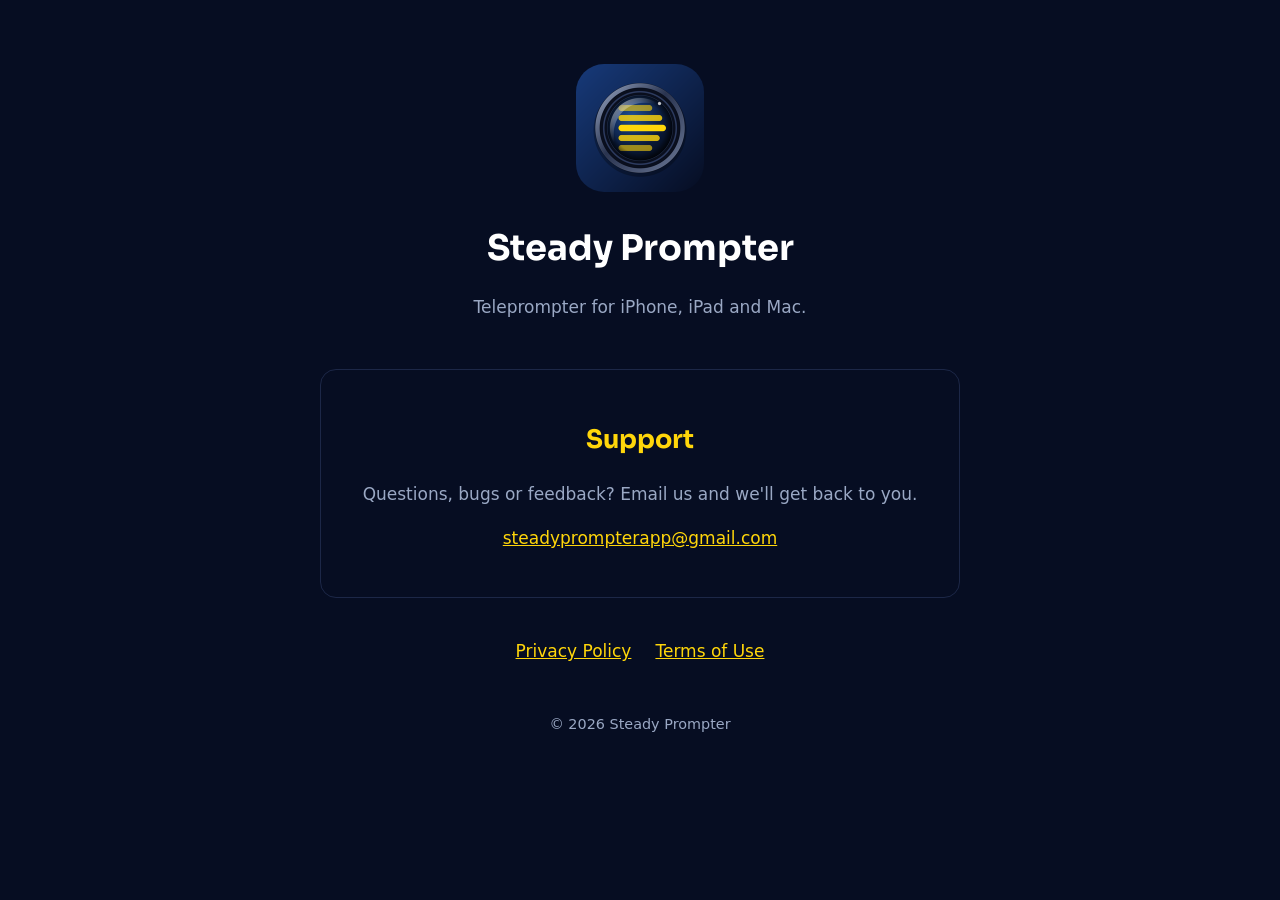
==== index.html @ 3aba42de "Steady Prompter support page" ====
<!doctype html><html lang="en"><head><meta charset="utf-8"><meta name="viewport" content="width=device-width,initial-scale=1">
<title>Steady Prompter – Support</title><meta name="description" content="Teleprompter for iPhone, iPad and Mac.">
<link rel="icon" href="icon.png"><link href="https://fonts.googleapis.com/css2?family=Sora:wght@600;700&display=swap" rel="stylesheet">
<style>body{margin:0;background:#060D22;color:#9AA8C4;font:17px/1.6 system-ui,-apple-system,sans-serif}main{max-width:640px;margin:0 auto;padding:64px 24px;text-align:center}
img{width:128px;height:128px;border-radius:28px}h1,h2{font-family:Sora,system-ui,sans-serif;color:#fff}h1{font-size:2.2rem;margin:20px 0 4px}h2{color:#FFD60A}
section{margin-top:48px;padding:28px;border:1px solid #1c2747;border-radius:16px}a{color:#FFD60A}nav{margin-top:40px}nav a{margin:0 12px}footer{margin-top:48px;font-size:.9rem}</style></head>
<body><main><img src="icon.png" alt="Steady Prompter app icon"><h1>Steady Prompter</h1><p>Teleprompter for iPhone, iPad and Mac.</p>
<section id="support"><h2>Support</h2><p>Questions, bugs or feedback? Email us and we'll get back to you.</p><p><a href="mailto:steadyprompterapp@gmail.com">steadyprompterapp@gmail.com</a></p></section>
<nav><a href="https://j78fn4wwrs-bit.github.io/app-legal/steady-prompter/privacy-policy.html">Privacy Policy</a><a href="https://j78fn4wwrs-bit.github.io/app-legal/steady-prompter/terms-of-use.html">Terms of Use</a></nav>
<footer>© 2026 Steady Prompter</footer></main></body></html>
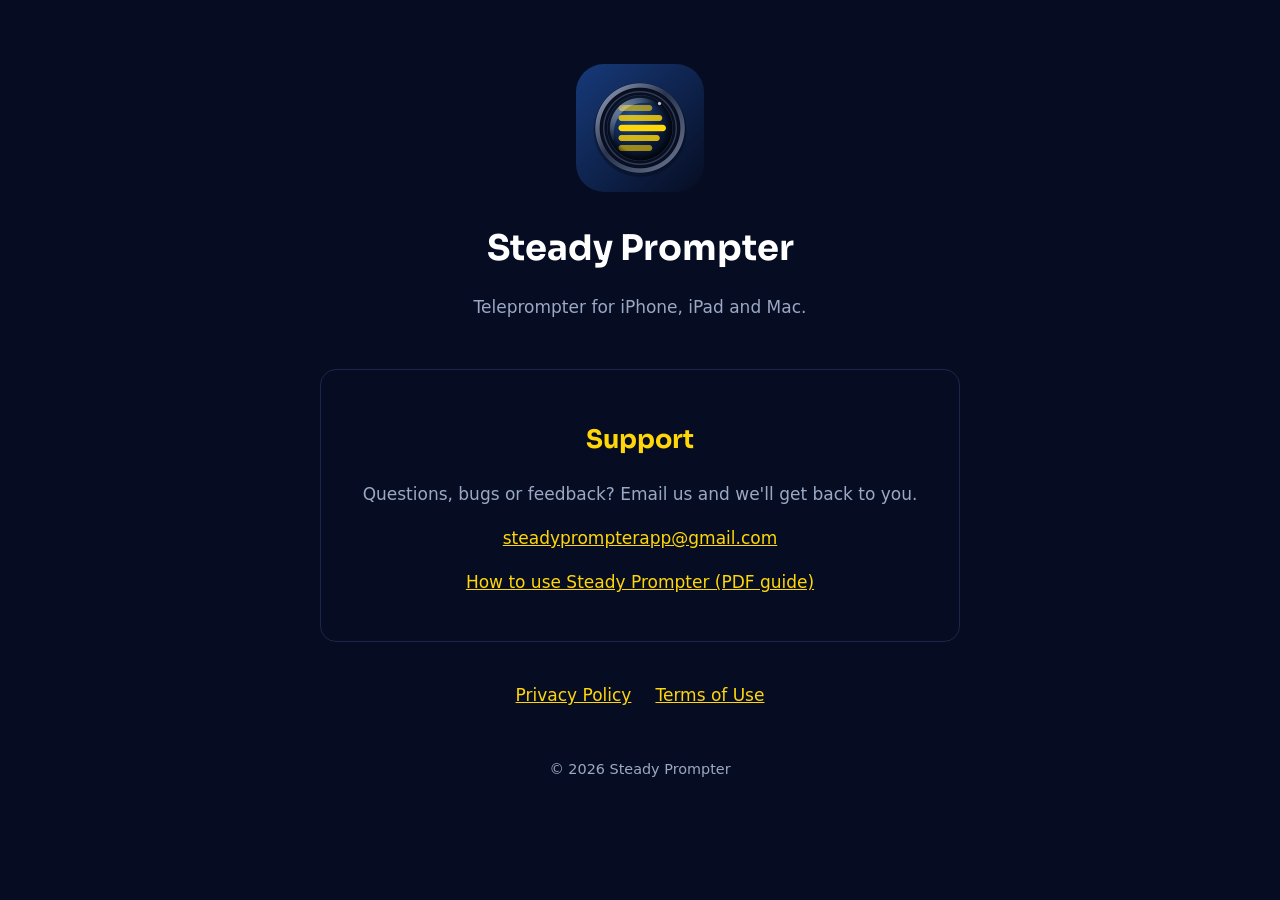
==== commit cd05fef9: "Add Steady Prompter how-to guide (v6) and link from support page" ====
--- a/index.html
+++ b/index.html
@@ -5,6 +5,6 @@
 img{width:128px;height:128px;border-radius:28px}h1,h2{font-family:Sora,system-ui,sans-serif;color:#fff}h1{font-size:2.2rem;margin:20px 0 4px}h2{color:#FFD60A}
 section{margin-top:48px;padding:28px;border:1px solid #1c2747;border-radius:16px}a{color:#FFD60A}nav{margin-top:40px}nav a{margin:0 12px}footer{margin-top:48px;font-size:.9rem}</style></head>
 <body><main><img src="icon.png" alt="Steady Prompter app icon"><h1>Steady Prompter</h1><p>Teleprompter for iPhone, iPad and Mac.</p>
-<section id="support"><h2>Support</h2><p>Questions, bugs or feedback? Email us and we'll get back to you.</p><p><a href="mailto:steadyprompterapp@gmail.com">steadyprompterapp@gmail.com</a></p></section>
+<section id="support"><h2>Support</h2><p>Questions, bugs or feedback? Email us and we'll get back to you.</p><p><a href="mailto:steadyprompterapp@gmail.com">steadyprompterapp@gmail.com</a></p><p><a href="guide/steady-prompter-how-to-guide.pdf">How to use Steady Prompter (PDF guide)</a></p></section>
 <nav><a href="https://j78fn4wwrs-bit.github.io/app-legal/steady-prompter/privacy-policy.html">Privacy Policy</a><a href="https://j78fn4wwrs-bit.github.io/app-legal/steady-prompter/terms-of-use.html">Terms of Use</a></nav>
 <footer>© 2026 Steady Prompter</footer></main></body></html>
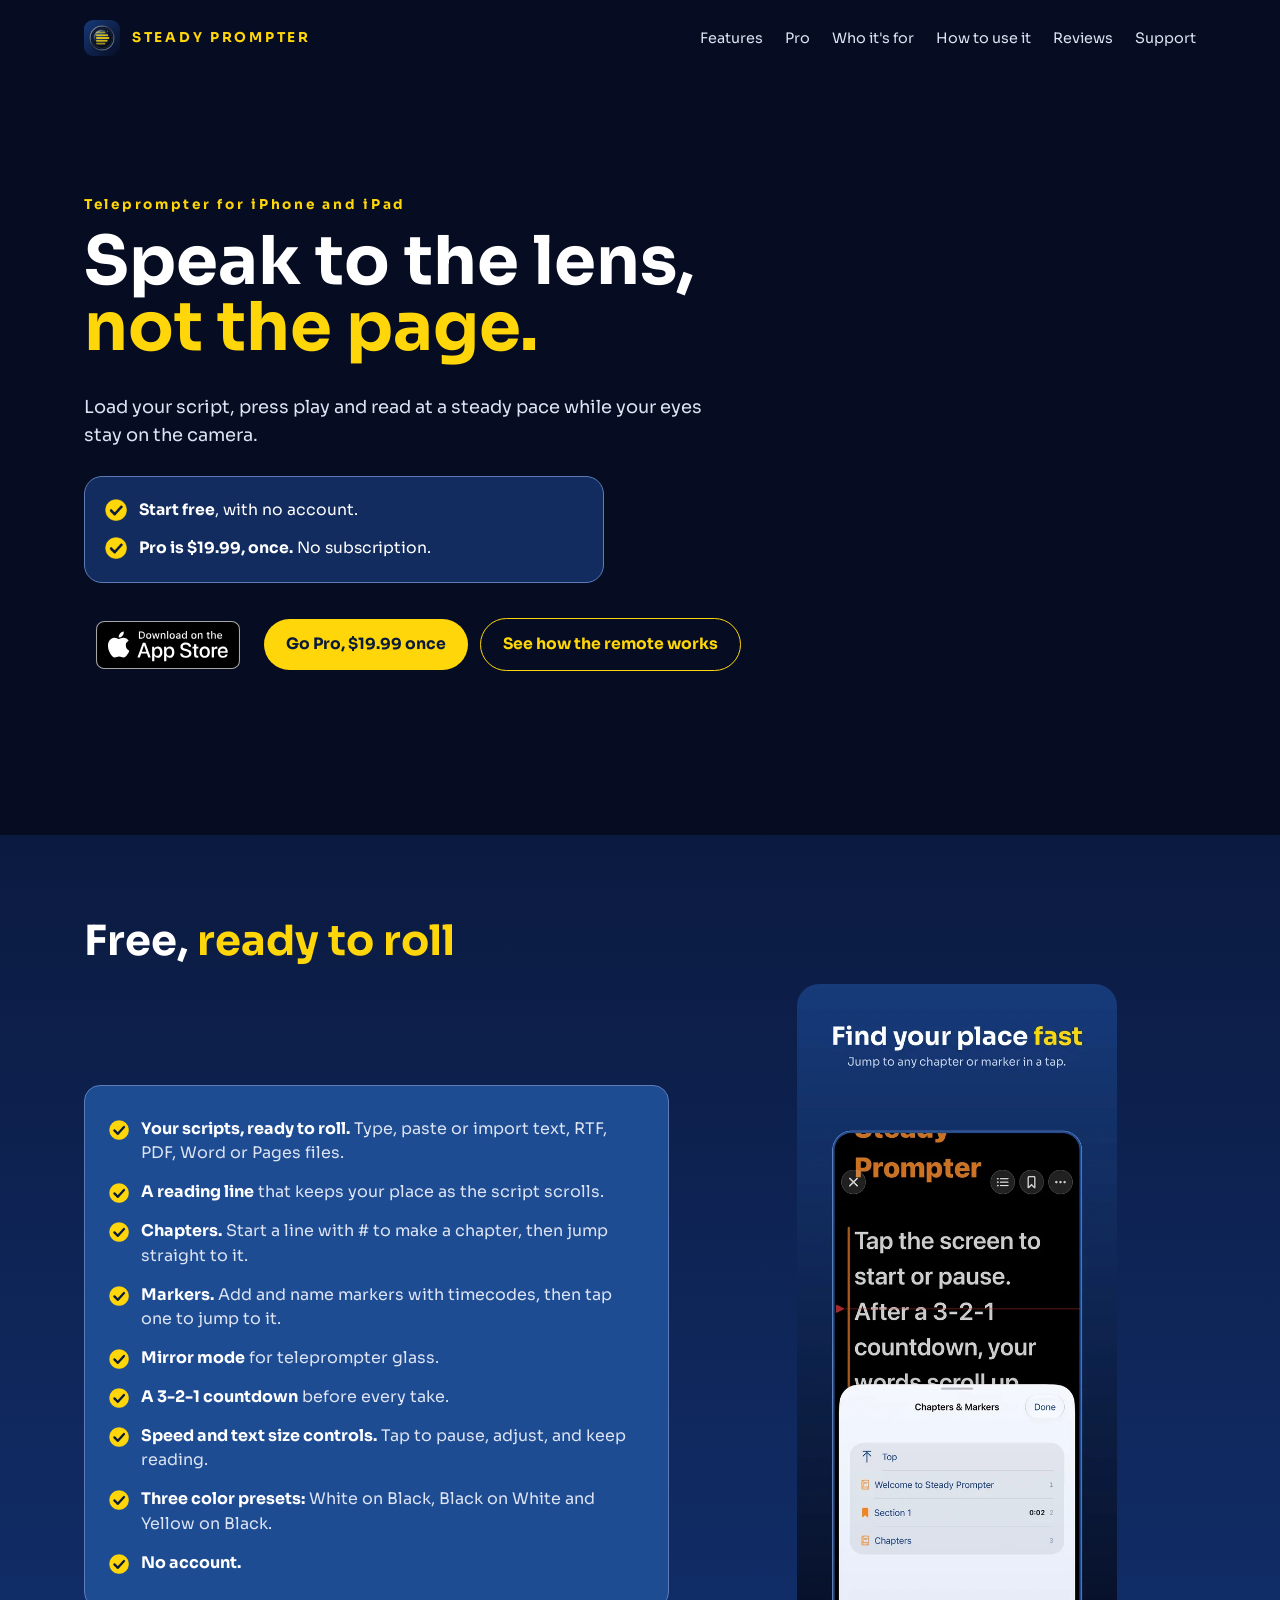
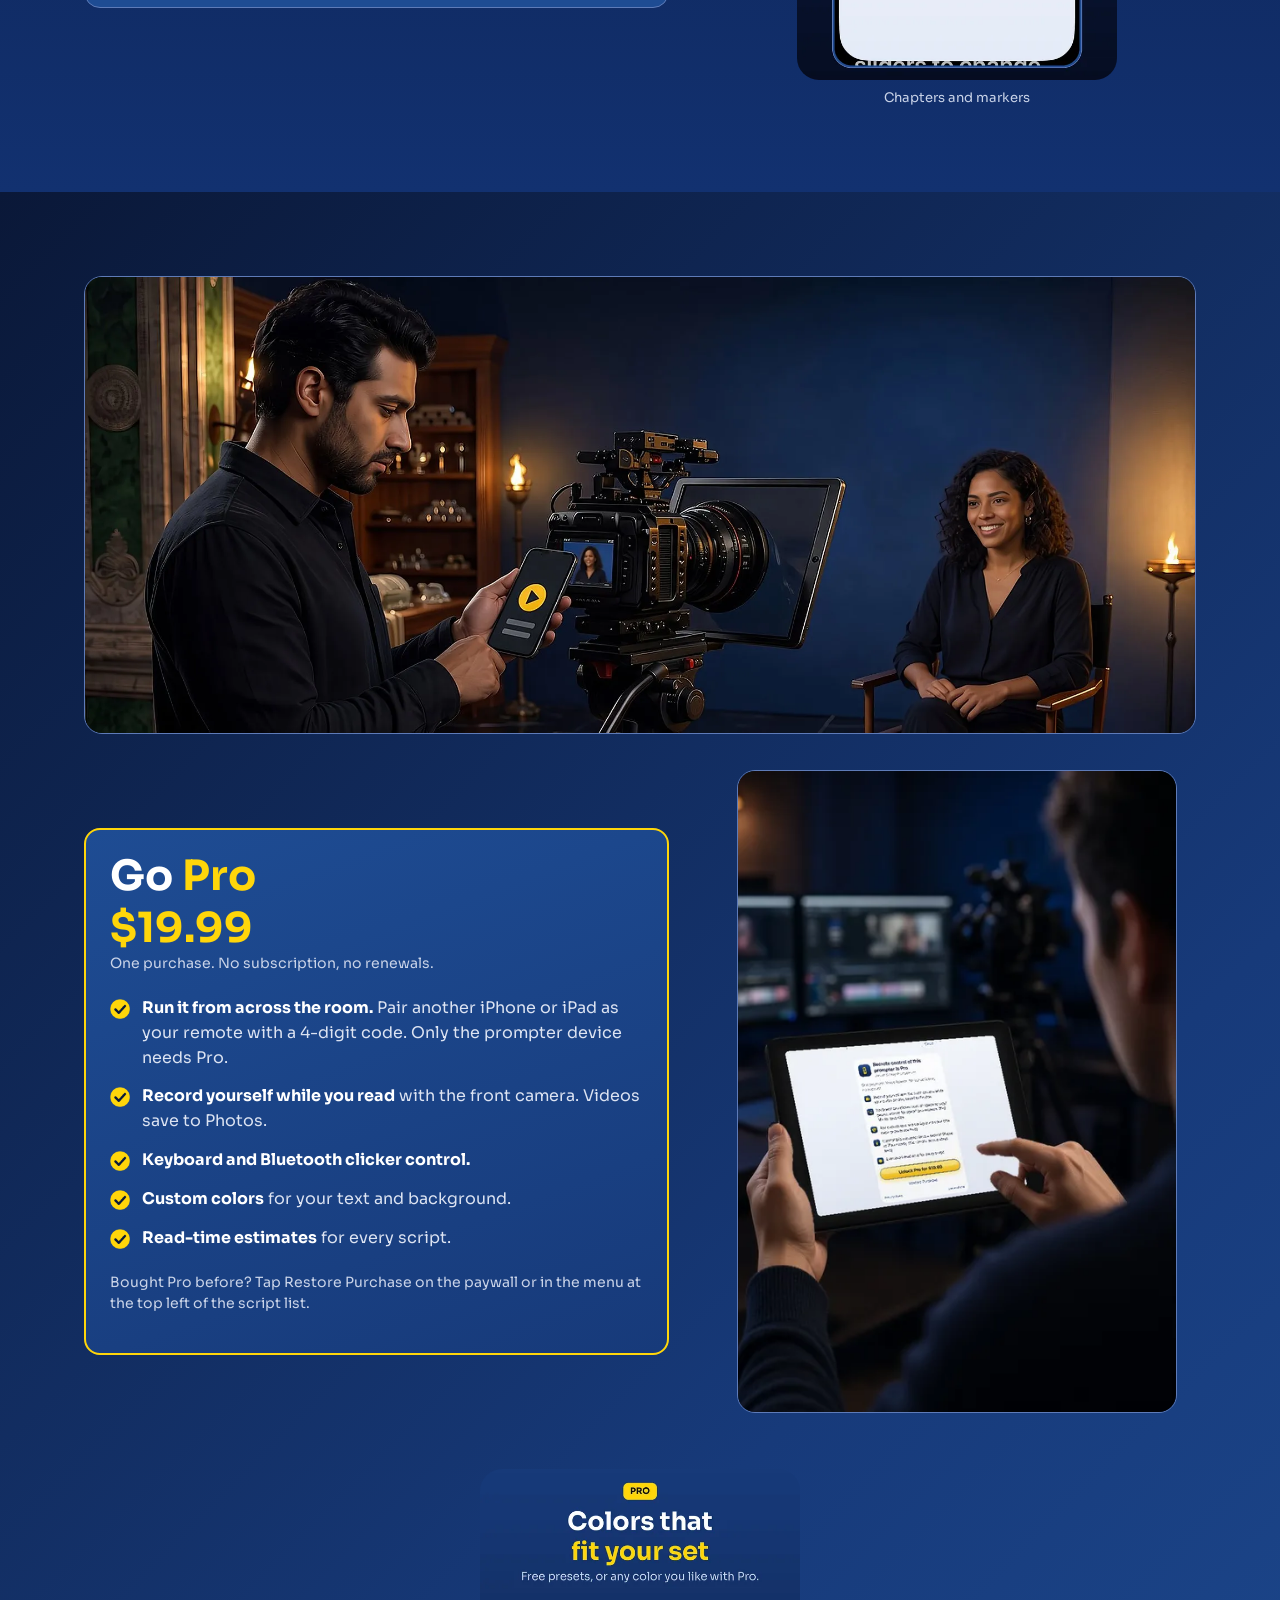
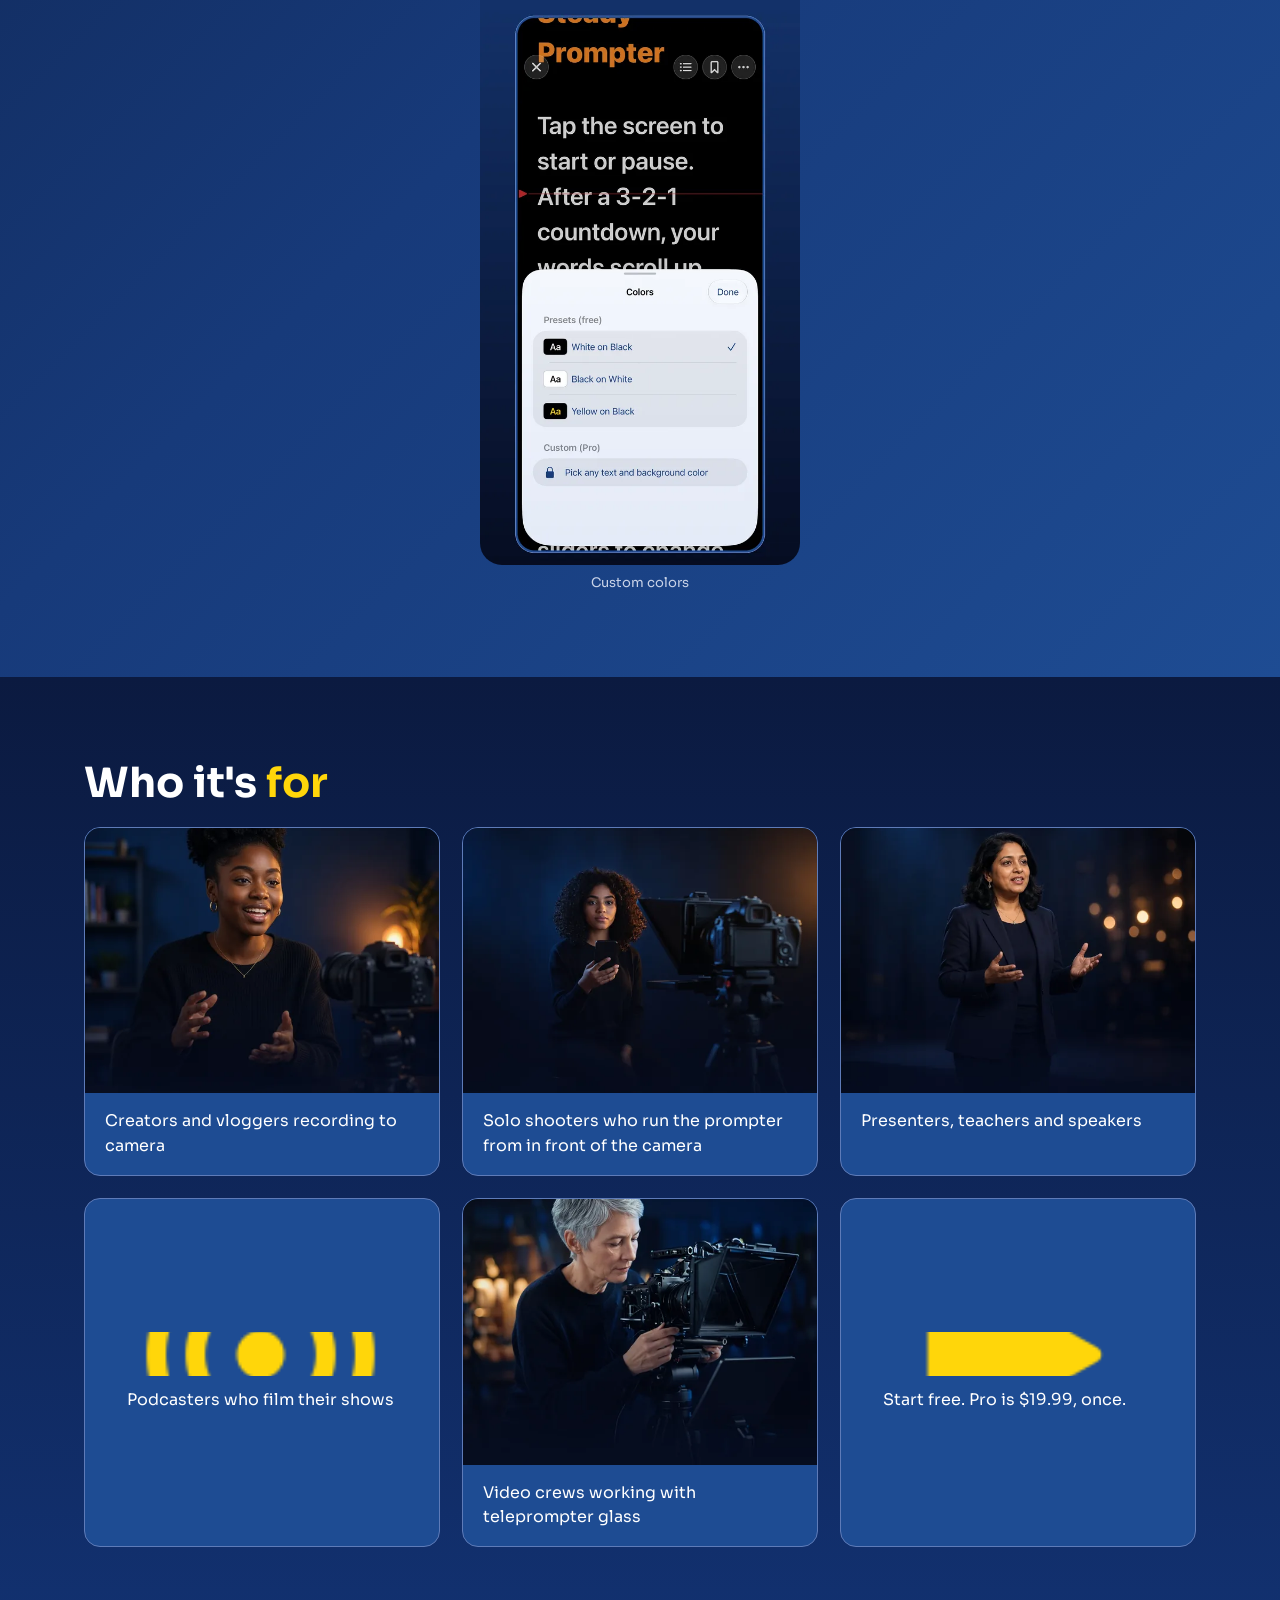
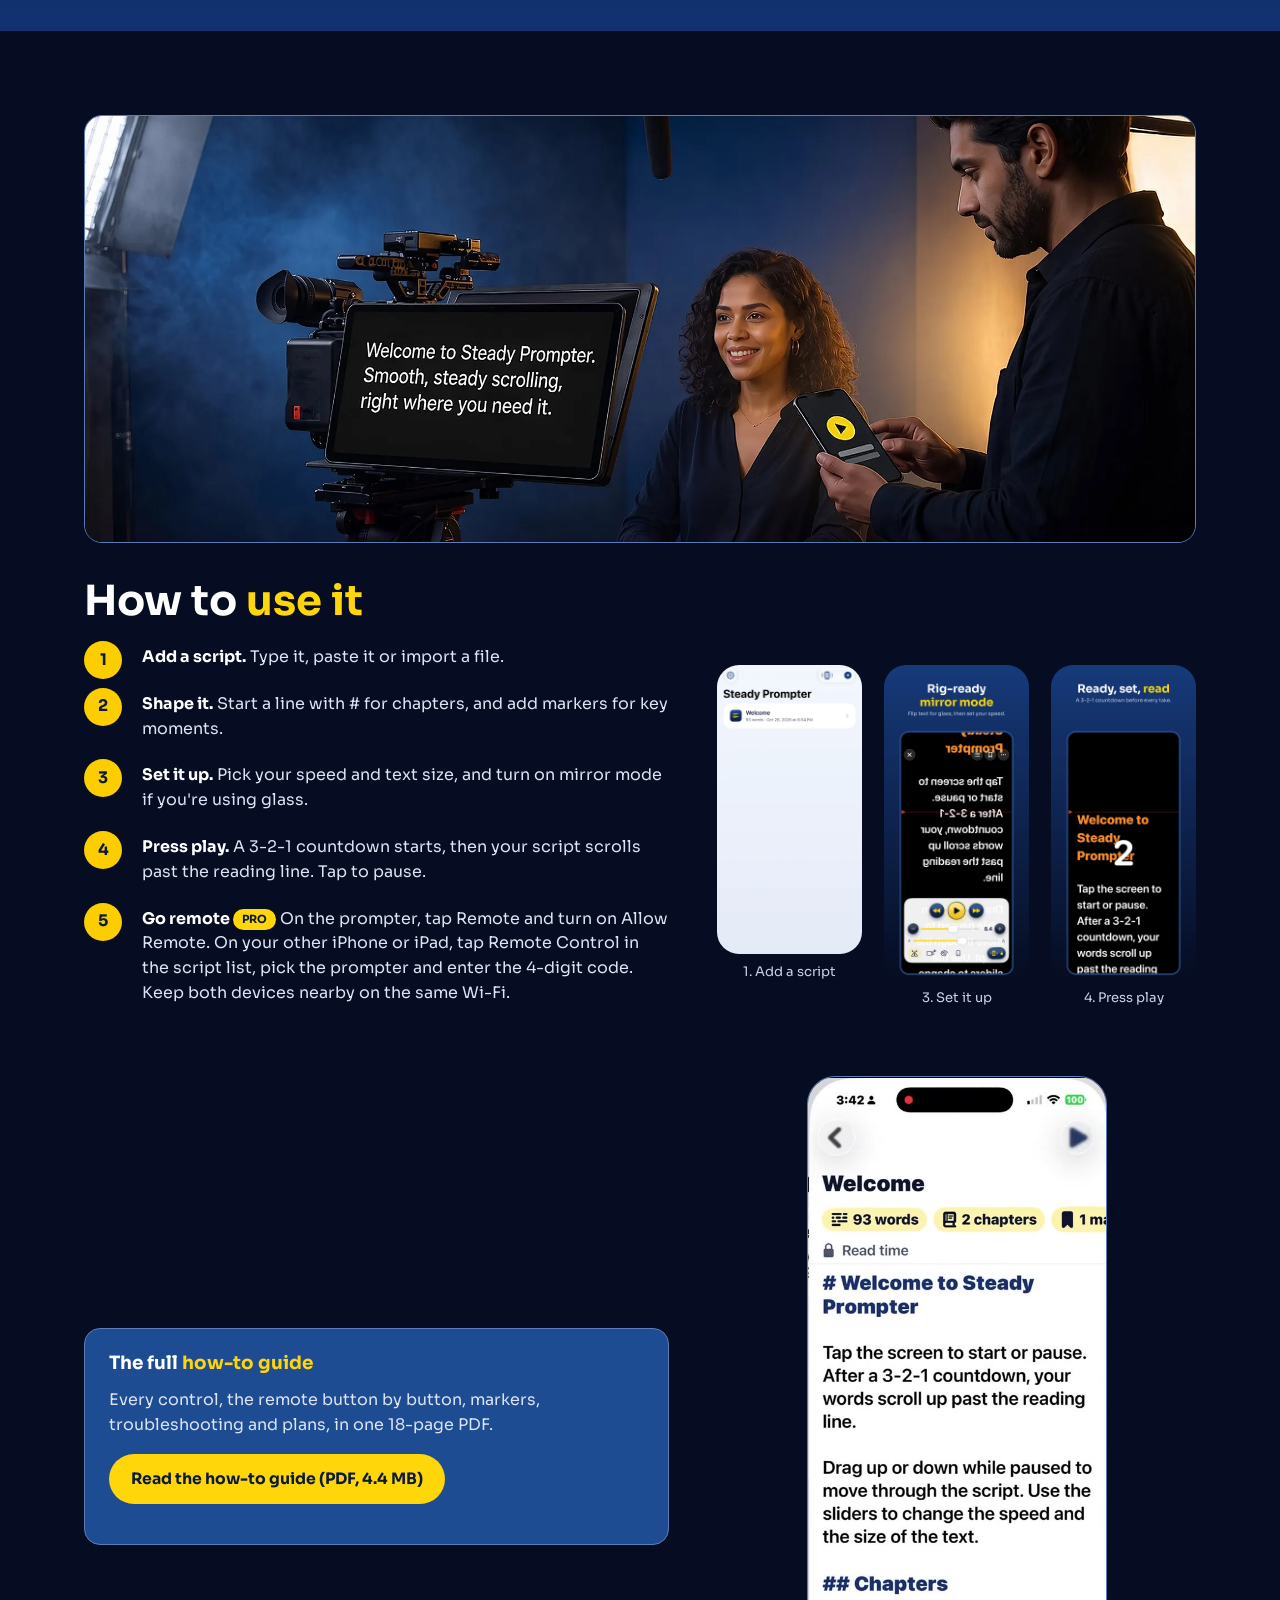
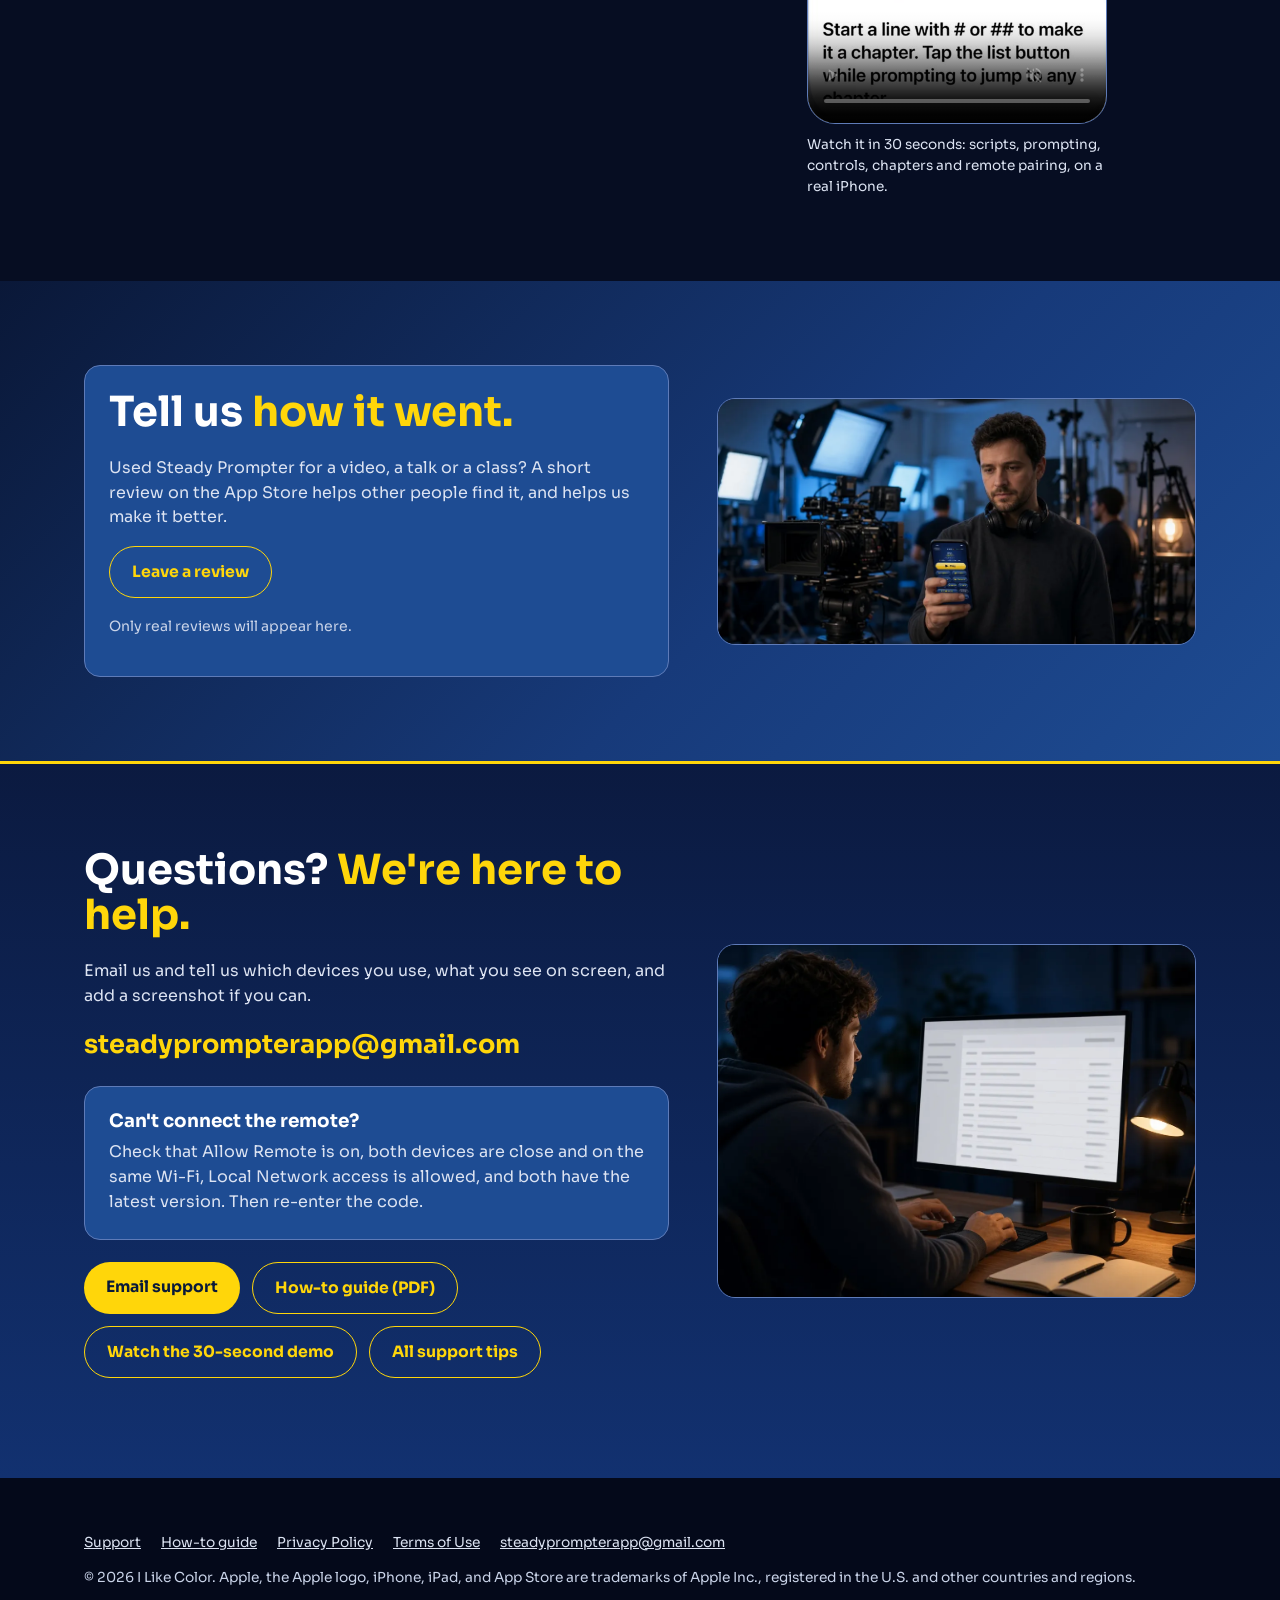
==== commit 9bb62e48: "Launch full Steady Prompter site (PERB-26-001.05): App Store badge, features, Pro, how-to, support p" ====
--- a/index.html
+++ b/index.html
@@ -1,10 +1,78 @@
 <!doctype html><html lang="en"><head><meta charset="utf-8"><meta name="viewport" content="width=device-width,initial-scale=1">
-<title>Steady Prompter – Support</title><meta name="description" content="Teleprompter for iPhone, iPad and Mac.">
-<link rel="icon" href="icon.png"><link href="https://fonts.googleapis.com/css2?family=Sora:wght@600;700&display=swap" rel="stylesheet">
-<style>body{margin:0;background:#060D22;color:#9AA8C4;font:17px/1.6 system-ui,-apple-system,sans-serif}main{max-width:640px;margin:0 auto;padding:64px 24px;text-align:center}
-img{width:128px;height:128px;border-radius:28px}h1,h2{font-family:Sora,system-ui,sans-serif;color:#fff}h1{font-size:2.2rem;margin:20px 0 4px}h2{color:#FFD60A}
-section{margin-top:48px;padding:28px;border:1px solid #1c2747;border-radius:16px}a{color:#FFD60A}nav{margin-top:40px}nav a{margin:0 12px}footer{margin-top:48px;font-size:.9rem}</style></head>
-<body><main><img src="icon.png" alt="Steady Prompter app icon"><h1>Steady Prompter</h1><p>Teleprompter for iPhone, iPad and Mac.</p>
-<section id="support"><h2>Support</h2><p>Questions, bugs or feedback? Email us and we'll get back to you.</p><p><a href="mailto:steadyprompterapp@gmail.com">steadyprompterapp@gmail.com</a></p><p><a href="guide/steady-prompter-how-to-guide.pdf">How to use Steady Prompter (PDF guide)</a></p></section>
-<nav><a href="https://j78fn4wwrs-bit.github.io/app-legal/steady-prompter/privacy-policy.html">Privacy Policy</a><a href="https://j78fn4wwrs-bit.github.io/app-legal/steady-prompter/terms-of-use.html">Terms of Use</a></nav>
-<footer>© 2026 Steady Prompter</footer></main></body></html>
+<title>Steady Prompter: Teleprompter for iPhone and iPad</title>
+<meta name="description" content="Speak to the lens, not the page. Load your script, press play and read at a steady pace while your eyes stay on the camera. Pro is $19.99, once.">
+<link rel="icon" href="assets/g/app_icon_1024.jpg"><link rel="preload" href="fonts/Sora-VariableFont_wght.ttf" as="font" type="font/ttf" crossorigin><link rel="stylesheet" href="css/style.css"></head>
+<body data-launch-state="post"><!-- Launched Nov 15, 2026: data-launch-state="post"; CSS hides "Coming soon" and shows the official App Store badge linked to the live listing. --><a class="skip" href="#main">Skip to content</a>
+<header class="top"><div class="wrap"><img src="assets/g/app_icon_1024.jpg" alt="" width="36" height="36"><span class="mark">STEADY PROMPTER</span>
+<nav aria-label="Sections"><a href="#features">Features</a><a href="#pro">Pro</a><a href="#who">Who it's for</a><a href="#how">How to use it</a><a href="#reviews">Reviews</a><a href="support/">Support</a></nav></div></header>
+<main id="main">
+<section class="hero" aria-labelledby="h1"><picture><source media="(max-width:600px)" srcset="assets/g/cover_set_photo_v2_1000.webp" type="image/webp"><source srcset="assets/g/cover_set_photo_v2_1000.webp 1000w, assets/g/cover_set_photo_v2.webp 2000w" sizes="100vw" type="image/webp"><img src="assets/g/cover_set_photo_v2.jpg" alt="On set, a crew member runs the prompter from a phone while a presenter reads to the camera" width="2000" height="1125" fetchpriority="high"></picture>
+<div class="wrap"><div class="hero-in"><div class="mark" style="margin-bottom:14px">Teleprompter for iPhone and iPad</div>
+<h1 id="h1">Speak to the lens,<br><span class="y">not the page.</span></h1>
+<p class="lead">Load your script, press play and read at a steady pace while your eyes stay on the camera.</p>
+<ul class="checklist"><li><img src="assets/g/check_y.png" alt=""><span><strong>Start free</strong>, with no account.</span></li>
+<li><img src="assets/g/check_y.png" alt=""><span><strong>Pro is $19.99, once.</strong> No subscription.</span></li></ul>
+<div class="cta"><span class="soon" role="note" data-launch="pre">Coming soon to the App Store</span><a class="app-store-badge" data-launch="post" href="https://apps.apple.com/app/steady-prompter/id6827317251"><img src="assets/g/app-store-badge-black.svg" alt="Download on the App Store" width="144" height="48"></a><a class="btn btn-y" href="#pro">Go Pro, $19.99 once</a><a class="btn btn-o" href="#how">See how the remote works</a></div></div></div></section>
+
+<section id="features" class="alt"><div class="wrap"><h2>Free, <span class="y">ready to roll</span></h2>
+<div class="split"><div class="card"><ul class="tick">
+<li><strong>Your scripts, ready to roll.</strong> Type, paste or import text, RTF, PDF, Word or Pages files.</li>
+<li><strong>A reading line</strong> that keeps your place as the script scrolls.</li>
+<li><strong>Chapters.</strong> Start a line with # to make a chapter, then jump straight to it.</li>
+<li><strong>Markers.</strong> Add and name markers with timecodes, then tap one to jump to it.</li>
+<li><strong>Mirror mode</strong> for teleprompter glass.</li>
+<li><strong>A 3-2-1 countdown</strong> before every take.</li>
+<li><strong>Speed and text size controls.</strong> Tap to pause, adjust, and keep reading.</li>
+<li><strong>Three color presets:</strong> White on Black, Black on White and Yellow on Black.</li>
+<li><strong>No account.</strong></li></ul></div>
+<figure class="shot narrow"><picture><source srcset="assets/shots/iphone_06_chapters.webp" type="image/webp"><img src="assets/shots/iphone_06_chapters.jpg" alt="Chapters and markers in a script on iPhone" width="600" height="1304" loading="lazy" decoding="async"></picture><figcaption>Chapters and markers</figcaption></figure></div></div></section>
+
+<section id="pro" class="band"><div class="wrap"><figure class="wide-photo"><picture><source srcset="assets/g/scene_remote_wide_v2_1000.webp 1000w, assets/g/scene_remote_wide_v2.webp 2000w" sizes="(min-width:1160px) 1112px, 100vw" type="image/webp"><img src="assets/g/scene_remote_wide_v2.jpg" alt="A crew member runs the prompter from across the room while the presenter reads" width="2000" height="822" loading="lazy" decoding="async"></picture></figure>
+<div class="split"><div class="card pro"><h2 style="margin-bottom:.2em">Go <span class="y">Pro</span></h2><!-- Verified Nov 15, 2026: App Store "In-App Purchases" lists Steady Prompter Pro at $19.99 (US). --><div class="price">$19.99</div><p class="small" style="margin-top:0">One purchase. No subscription, no renewals.</p><ul class="tick">
+<li><strong>Run it from across the room.</strong> Pair another iPhone or iPad as your remote with a 4-digit code. Only the prompter device needs Pro.</li>
+<li><strong>Record yourself while you read</strong> with the front camera. Videos save to Photos.</li>
+<li><strong>Keyboard and Bluetooth clicker control.</strong></li>
+<li><strong>Custom colors</strong> for your text and background.</li>
+<li><strong>Read-time estimates</strong> for every script.</li></ul>
+<p class="small">Bought Pro before? Tap Restore Purchase on the paywall or in the menu at the top left of the script list.</p></div>
+<figure class="wide-photo" style="margin:0;max-width:440px;justify-self:center"><picture><source srcset="assets/g/scene_upgrade_pro_tablet_v2_500.webp 500w, assets/g/scene_upgrade_pro_tablet_v2.webp 787w" sizes="(min-width:900px) 440px, 90vw" type="image/webp"><img src="assets/g/scene_upgrade_pro_tablet_v2.jpg" alt="Steady Prompter Pro upgrade screen on a tablet" width="787" height="1152" loading="lazy" decoding="async"></picture></figure></div>
+<div style="margin-top:56px"><figure class="shot narrow"><picture><source srcset="assets/shots/iphone_05_colors.webp" type="image/webp"><img src="assets/shots/iphone_05_colors.jpg" alt="Choosing text and background colors on iPhone" width="600" height="1304" loading="lazy" decoding="async"></picture><figcaption>Custom colors</figcaption></figure></div></div></section>
+
+<section id="who" class="alt"><div class="wrap"><h2>Who it's <span class="y">for</span></h2><ul class="aud" style="list-style:none;margin:0;padding:0">
+<li class="card"><img src="assets/personas/01_creators_600.webp" srcset="assets/personas/01_creators_600.webp 600w, assets/personas/01_creators.webp 1200w" sizes="(min-width:900px) 360px, (min-width:600px) 45vw, 92vw" width="600" height="600" alt="A young creator talks to a camera on a tripod in a home studio" loading="lazy" decoding="async"><div>Creators and vloggers recording to camera</div></li>
+<li class="card"><img src="assets/personas/04_solo_shooters_600.webp" srcset="assets/personas/04_solo_shooters_600.webp 600w, assets/personas/04_solo_shooters.webp 1200w" sizes="(min-width:900px) 360px, (min-width:600px) 45vw, 92vw" width="600" height="600" alt="A young man holds a phone while standing behind his camera on a tripod" loading="lazy" decoding="async"><div>Solo shooters who run the prompter from in front of the camera</div></li>
+<li class="card"><img src="assets/personas/03_speakers_600.webp" srcset="assets/personas/03_speakers_600.webp 600w, assets/personas/03_speakers.webp 1200w" sizes="(min-width:900px) 360px, (min-width:600px) 45vw, 92vw" width="600" height="600" alt="A presenter in a blazer rehearses a talk on a dark stage" loading="lazy" decoding="async"><div>Presenters, teachers and speakers</div></li>
+<li class="card txt"><div><img class="icon" src="assets/g/g3_Glyph_dotwaves_y.png" alt="" width="44" height="44">Podcasters who film their shows</div></li>
+<li class="card"><img src="assets/personas/05_video_pros_600.webp" srcset="assets/personas/05_video_pros_600.webp 600w, assets/personas/05_video_pros.webp 1200w" sizes="(min-width:900px) 360px, (min-width:600px) 45vw, 92vw" width="600" height="600" alt="A gray-haired camera operator adjusts a rig with teleprompter glass" loading="lazy" decoding="async"><div>Video crews working with teleprompter glass</div></li>
+<li class="card txt"><div><img class="icon" src="assets/g/g1_Glyph_play_y.png" alt="" width="44" height="44">Start free. Pro is $19.99, once.</div></li></ul></div></section>
+
+<section id="how"><div class="wrap"><figure class="wide-photo"><picture><source srcset="assets/g/scene_setup_wide_v2_1000.webp 1000w, assets/g/scene_setup_wide_v2.webp 2000w" sizes="(min-width:1160px) 1112px, 100vw" type="image/webp"><img src="assets/g/scene_setup_wide_v2.jpg" alt="A presenter seated on set, reading from a teleprompter" width="2000" height="768" loading="lazy" decoding="async"></picture></figure>
+<h2>How to <span class="y">use it</span></h2><div class="split"><ol class="steps">
+<li><strong>Add a script.</strong> Type it, paste it or import a file.</li>
+<li><strong>Shape it.</strong> Start a line with # for chapters, and add markers for key moments.</li>
+<li><strong>Set it up.</strong> Pick your speed and text size, and turn on mirror mode if you're using glass.</li>
+<li><strong>Press play.</strong> A 3-2-1 countdown starts, then your script scrolls past the reading line. Tap to pause.</li>
+<li><strong>Go remote <span class="pill">PRO</span></strong> On the prompter, tap Remote and turn on Allow Remote. On your other iPhone or iPad, tap Remote Control in the script list, pick the prompter and enter the 4-digit code. Keep both devices nearby on the same Wi-Fi.</li></ol>
+<div class="shots-row"><figure class="shot "><picture><source srcset="assets/shots/iphone_01_scripts.webp" type="image/webp"><img src="assets/shots/iphone_01_scripts.jpg" alt="The script list on iPhone" width="600" height="1198" loading="lazy" decoding="async"></picture><figcaption>1. Add a script</figcaption></figure><figure class="shot "><picture><source srcset="assets/shots/iphone_03_mirror.webp" type="image/webp"><img src="assets/shots/iphone_03_mirror.jpg" alt="Mirror mode on iPhone" width="600" height="1304" loading="lazy" decoding="async"></picture><figcaption>3. Set it up</figcaption></figure><figure class="shot "><picture><source srcset="assets/shots/iphone_04_countdown.webp" type="image/webp"><img src="assets/shots/iphone_04_countdown.jpg" alt="The 3-2-1 countdown on iPhone" width="600" height="1304" loading="lazy" decoding="async"></picture><figcaption>4. Press play</figcaption></figure></div></div>
+<!-- Screens 1 (scripts) and 3 (mirror) match the App Store iPhone screenshots 01_scripts and 03_mirror (checked Nov 15, 2026). -->
+<div class="learn split" id="guide"><div class="card"><h3>The full <span class="y">how-to guide</span></h3>
+<p style="color:var(--body)">Every control, the remote button by button, markers, troubleshooting and plans, in one 18-page PDF.</p>
+<p><a class="btn btn-y" href="guide/steady-prompter-how-to-guide.pdf" target="_blank" rel="noopener">Read the how-to guide (PDF, 4.4 MB)</a></p>
+<!-- Guide v6 incl. its "Coming soon" roadmap page approved by Michael, Nov 15 2026 1:47 PM CT; live at guide/steady-prompter-how-to-guide.pdf since commit cd05fef. --></div>
+<figure class="demo-video" id="video"><video controls preload="metadata" playsinline muted poster="assets/video/steady-prompter-30s-demo-poster.jpg" width="500" height="1080"><source src="assets/video/steady-prompter-30s-demo.mp4" type="video/mp4">Your browser can't play this video. <a href="assets/video/steady-prompter-30s-demo.mp4">Download the demo (MP4)</a>.</video>
+<figcaption>Watch it in 30 seconds: scripts, prompting, controls, chapters and remote pairing, on a real iPhone.<!-- Stand-in per Michael Nov 15 1:46 PM CT: silent demo until the narrated walkthrough is ready; swap then. --></figcaption></figure></div></div></section>
+
+<section id="reviews" class="band"><div class="wrap split"><div class="card"><h2>Tell us <span class="y">how it went.</span></h2>
+<p style="color:var(--body)">Used Steady Prompter for a video, a talk or a class? A short review on the App Store helps other people find it, and helps us make it better.</p>
+<a class="btn btn-o" href="https://apps.apple.com/app/id6827317251?action=write-review">Leave a review</a>
+<p class="small" style="margin-top:18px">Only real reviews will appear here.</p></div><figure class="wide-photo" style="margin:0"><picture><source srcset="assets/g/scene_keep_updated_phone_v2_1000.webp 1000w, assets/g/scene_keep_updated_phone_v2.webp 1280w" sizes="(min-width:900px) 520px, 100vw" type="image/webp"><img src="assets/g/scene_keep_updated_phone_v2.jpg" alt="Someone checks a phone for the latest news from Steady Prompter" width="1280" height="658" loading="lazy" decoding="async"></picture></figure></div></section>
+
+<section id="support" class="alt support-band"><div class="wrap split"><div><h2>Questions? <span class="y">We're here to help.</span></h2>
+<p style="color:var(--body)">Email us and tell us which devices you use, what you see on screen, and add a screenshot if you can.</p>
+<p class="support-email"><a href="mailto:steadyprompterapp@gmail.com">steadyprompterapp@gmail.com</a></p>
+<div class="card"><h3>Can't connect the remote?</h3><p style="margin:0;color:var(--body)">Check that Allow Remote is on, both devices are close and on the same Wi-Fi, Local Network access is allowed, and both have the latest version. Then re-enter the code.</p></div>
+<p class="support-actions"><a class="btn btn-y" href="mailto:steadyprompterapp@gmail.com">Email support</a> <a class="btn btn-o" href="guide/steady-prompter-how-to-guide.pdf" target="_blank" rel="noopener">How-to guide (PDF)</a> <a class="btn btn-o" href="#video">Watch the 30-second demo</a> <a class="btn btn-o" href="support/">All support tips</a></p></div>
+<figure class="wide-photo" style="margin:0"><picture><source srcset="assets/g/scene_questions_desk_v2.webp" type="image/webp"><img src="assets/g/scene_questions_desk_v2.jpg" alt="Someone at a desk writing to Steady Prompter support" width="1152" height="851" loading="lazy" decoding="async"></picture></figure></div></section></main>
+<footer><div class="wrap"><p><a href="support/">Support</a><a href="guide/steady-prompter-how-to-guide.pdf">How-to guide</a><a href="https://j78fn4wwrs-bit.github.io/app-legal/steady-prompter/privacy-policy.html">Privacy Policy</a><a href="https://j78fn4wwrs-bit.github.io/app-legal/steady-prompter/terms-of-use.html">Terms of Use</a><a href="mailto:steadyprompterapp@gmail.com">steadyprompterapp@gmail.com</a></p>
+<p>&copy; 2026 I Like Color. Apple, the Apple logo, iPhone, iPad, and App Store are trademarks of Apple Inc., registered in the U.S. and other countries and regions.</p></div></footer>
+</body></html>
--- a/css/style.css
+++ b/css/style.css
@@ -0,0 +1,83 @@
+/* Steady Prompter — guide v6 style (specs: /workspace/steady-prompter-site-assets/specs.md) */
+@font-face{font-family:Sora;src:url(../fonts/Sora-VariableFont_wght.ttf) format("truetype");font-weight:100 800;font-display:swap}
+:root{--y:#FFD60A;--navy:#173A7A;--mid:#060D22;--card:#1E4C93;--cardln:#5E7BB8;--body:#DCE3F2;--mute:#C9D3E8;--panel:#0F2A5C;--panelln:#2A4F94;--num:#0A1A3A}
+*{box-sizing:border-box}html{scroll-behavior:smooth}
+body{margin:0;font-family:Sora,system-ui,sans-serif;color:#fff;background:var(--mid);line-height:1.55}
+img{max-width:100%;height:auto;display:block}a{color:var(--y)}
+.wrap{max-width:1160px;margin:0 auto;padding:0 24px}
+.skip{position:absolute;left:-999px}.skip:focus{left:8px;top:8px;background:var(--y);color:var(--num);padding:8px;z-index:9}
+.top{position:absolute;top:0;left:0;right:0;z-index:3}.top .wrap{display:flex;align-items:center;gap:12px;padding-top:20px}
+.top img{width:36px;height:36px;border-radius:9px}
+.mark{color:var(--y);font-weight:700;font-size:.85rem;letter-spacing:.2em}
+nav{margin-left:auto;display:flex;gap:22px}nav a{color:var(--body);text-decoration:none;font-size:.9rem}nav a:hover{color:var(--y)}
+h1,h2,h3{line-height:1.08;margin:0 0 .5em;font-weight:700}
+h1{font-size:clamp(2.4rem,5.4vw,4.2rem);line-height:.98}h2{font-size:clamp(1.8rem,3.6vw,2.6rem)}h3{font-size:1.15rem}
+.y{color:var(--y)}.lead{color:var(--body);font-size:1.12rem;max-width:620px}
+/* hero */
+.hero{position:relative;min-height:min(56vw,720px);display:flex;align-items:center;overflow:hidden;background:var(--mid)}
+.hero picture,.hero picture img{position:absolute;inset:0;width:100%;height:100%;object-fit:cover;object-position:70% 50%}
+.hero:after{content:"";position:absolute;inset:0;background:linear-gradient(90deg,rgba(6,13,34,.94) 0%,rgba(6,13,34,.82) 32%,rgba(6,13,34,0) 66%)}
+.hero .wrap{position:relative;z-index:2;width:100%;padding-top:110px;padding-bottom:70px}
+.hero-in{max-width:560px}
+.checklist{list-style:none;margin:26px 0;padding:14px 20px;background:rgba(23,58,122,.7);border:1px solid var(--cardln);border-radius:18px;max-width:520px}
+.checklist li{display:flex;gap:12px;align-items:center;padding:7px 0;font-size:.98rem}
+.checklist img{width:22px;height:22px;flex:none}
+.cta{display:flex;flex-wrap:wrap;gap:12px;align-items:center;margin-top:8px}
+.btn{display:inline-block;padding:13px 22px;border-radius:999px;font-weight:700;text-decoration:none;font-size:.98rem}
+.btn-y{background:var(--y);color:var(--num)}.btn-o{border:1.5px solid var(--y);color:var(--y)}
+.soon{background:rgba(255,255,255,.08);border:1.5px solid var(--cardln);color:#fff;border-radius:999px;padding:12px 22px;font-weight:700}
+.hero .photo-check{position:absolute;right:16px;bottom:14px;z-index:2}
+/* sections */
+section{padding:84px 0;position:relative}
+.alt{background:linear-gradient(180deg,#0B1A40 0%,#123170 100%)}
+.band{background:linear-gradient(135deg,#0A1838 0%,#173A7A 60%,#1E4C93 100%)}
+.sub{color:var(--body);margin:-4px 0 32px;max-width:720px}
+.card{background:var(--card);border:1px solid var(--cardln);border-radius:16px;padding:24px}
+.grid2{display:grid;grid-template-columns:1fr 1fr;gap:24px}.grid3{display:grid;grid-template-columns:repeat(3,1fr);gap:22px}
+.tick{list-style:none;margin:0;padding:0}.tick li{position:relative;padding:7px 0 7px 32px;color:var(--body)}.tick li strong{color:#fff}
+.tick li:before{content:"";position:absolute;left:0;top:10px;width:20px;height:20px;background:url(../assets/g/check_y.png) center/contain no-repeat}
+.pro{border:2px solid var(--y);background:linear-gradient(160deg,#1E4C93,#173A7A)}
+.price{font-size:2.6rem;font-weight:700;color:var(--y);line-height:1;margin:4px 0}
+.small{font-size:.88rem;color:var(--mute)}
+.split{display:grid;grid-template-columns:1.1fr .9fr;gap:48px;align-items:center}
+.shot{margin:0}.shot img{border-radius:22px;width:100%}
+.shot figcaption{font-size:.82rem;color:var(--mute);margin-top:8px;text-align:center}
+.shots-row{display:grid;grid-template-columns:repeat(3,1fr);gap:22px;align-items:start}
+.wide-photo{border-radius:18px;overflow:hidden;border:1px solid var(--cardln);margin:0 0 36px}.wide-photo img{width:100%}
+.steps{list-style:none;counter-reset:s;margin:0;padding:0}
+.steps li{counter-increment:s;position:relative;padding:0 0 22px 58px;color:var(--body)}.steps li strong{color:#fff}
+.steps li:before{content:counter(s);position:absolute;left:0;top:-4px;width:38px;height:38px;border-radius:50%;background:#FCCE00;color:var(--num);font-weight:700;display:grid;place-items:center}
+.pill{display:inline-block;font-size:.7rem;font-weight:700;background:var(--y);color:var(--num);border-radius:999px;padding:2px 9px;vertical-align:middle}
+.aud{display:grid;grid-template-columns:repeat(3,1fr);gap:22px}
+.aud .card{padding:0;overflow:hidden}.aud .card img{aspect-ratio:4/3;object-fit:cover;width:100%}.aud .card div{padding:16px 20px}
+.aud .txt{padding:22px;display:flex;align-items:center}
+.icon{width:44px;height:44px;margin-bottom:12px}
+footer{padding:40px 0;background:#04091A;color:var(--mute);font-size:.86rem}footer a{color:var(--body);margin-right:20px}
+.check{outline:2px dashed var(--y);outline-offset:3px;border-radius:4px}
+.check-tag{display:inline-block;font-size:.68rem;font-weight:700;color:var(--num);background:var(--y);padding:1px 6px;border-radius:4px;margin-left:6px;vertical-align:middle;line-height:1.5}
+@media (max-width:900px){.grid3,.aud,.shots-row{grid-template-columns:1fr 1fr}.split,.grid2{grid-template-columns:1fr}nav{display:none}}
+@media (max-width:600px){.grid3,.aud{grid-template-columns:1fr}.shots-row{grid-template-columns:1fr 1fr}section{padding:56px 0}
+ .hero{display:block;min-height:0}.hero picture{position:relative;display:block;height:300px}.hero picture img{position:absolute}
+ .hero:after{background:linear-gradient(180deg,rgba(6,13,34,0) 0,rgba(6,13,34,0) 170px,rgba(6,13,34,1) 300px)}
+ .hero .wrap{padding-top:0;margin-top:-40px}.hero .photo-check{top:250px;bottom:auto}}
+.icon{width:auto;height:44px;object-fit:contain}.hero-in{max-width:660px}
+.shot.narrow{max-width:320px;margin:0 auto}
+/* launch toggle: pre = Coming soon text; post = official App Store badge (min 40px, clear space 1/4 height) */
+body[data-launch-state="pre"] [data-launch="post"]{display:none!important}
+body[data-launch-state="post"] [data-launch="pre"]{display:none!important}
+body[data-launch-state="post"] [data-launch="post"]{display:inline-block!important}
+.app-store-badge{display:inline-block;line-height:0;margin:12px;padding:0;flex-shrink:0}
+.app-store-badge img{display:block;height:48px;width:auto}
+/* launch: how-to guide + demo video */
+.learn{margin-top:48px;align-items:center}
+.demo-video{margin:0;justify-self:center;max-width:300px;width:100%}
+.demo-video video{display:block;width:100%;height:auto;aspect-ratio:500/1080;border-radius:28px;border:1px solid var(--cardln);background:#000}
+.demo-video figcaption{font-size:.85rem;color:var(--body);margin-top:10px}
+/* launch: support */
+.support-email{font-size:clamp(1.15rem,2.6vw,1.6rem);font-weight:700;margin:4px 0 22px;word-break:break-word}.support-email a{text-decoration:none}
+.support-actions{margin-top:22px;display:flex;flex-wrap:wrap;gap:12px}
+.support-band{border-top:3px solid var(--y)}
+.tips{display:grid;grid-template-columns:1fr 1fr;gap:18px;list-style:none;padding:0;margin:0}.tips li{margin:0}.tips h3{margin-bottom:.3em}.tips p{margin:0;color:var(--body)}
+.sub-top{position:static}.sub-top .wrap{padding-top:20px;padding-bottom:10px}.sub-top a.home{display:flex;align-items:center;gap:12px;text-decoration:none}
+.sub-main{padding:56px 0 72px}.sub-main .block{margin-top:44px}
+@media (max-width:900px){.tips{grid-template-columns:1fr}}
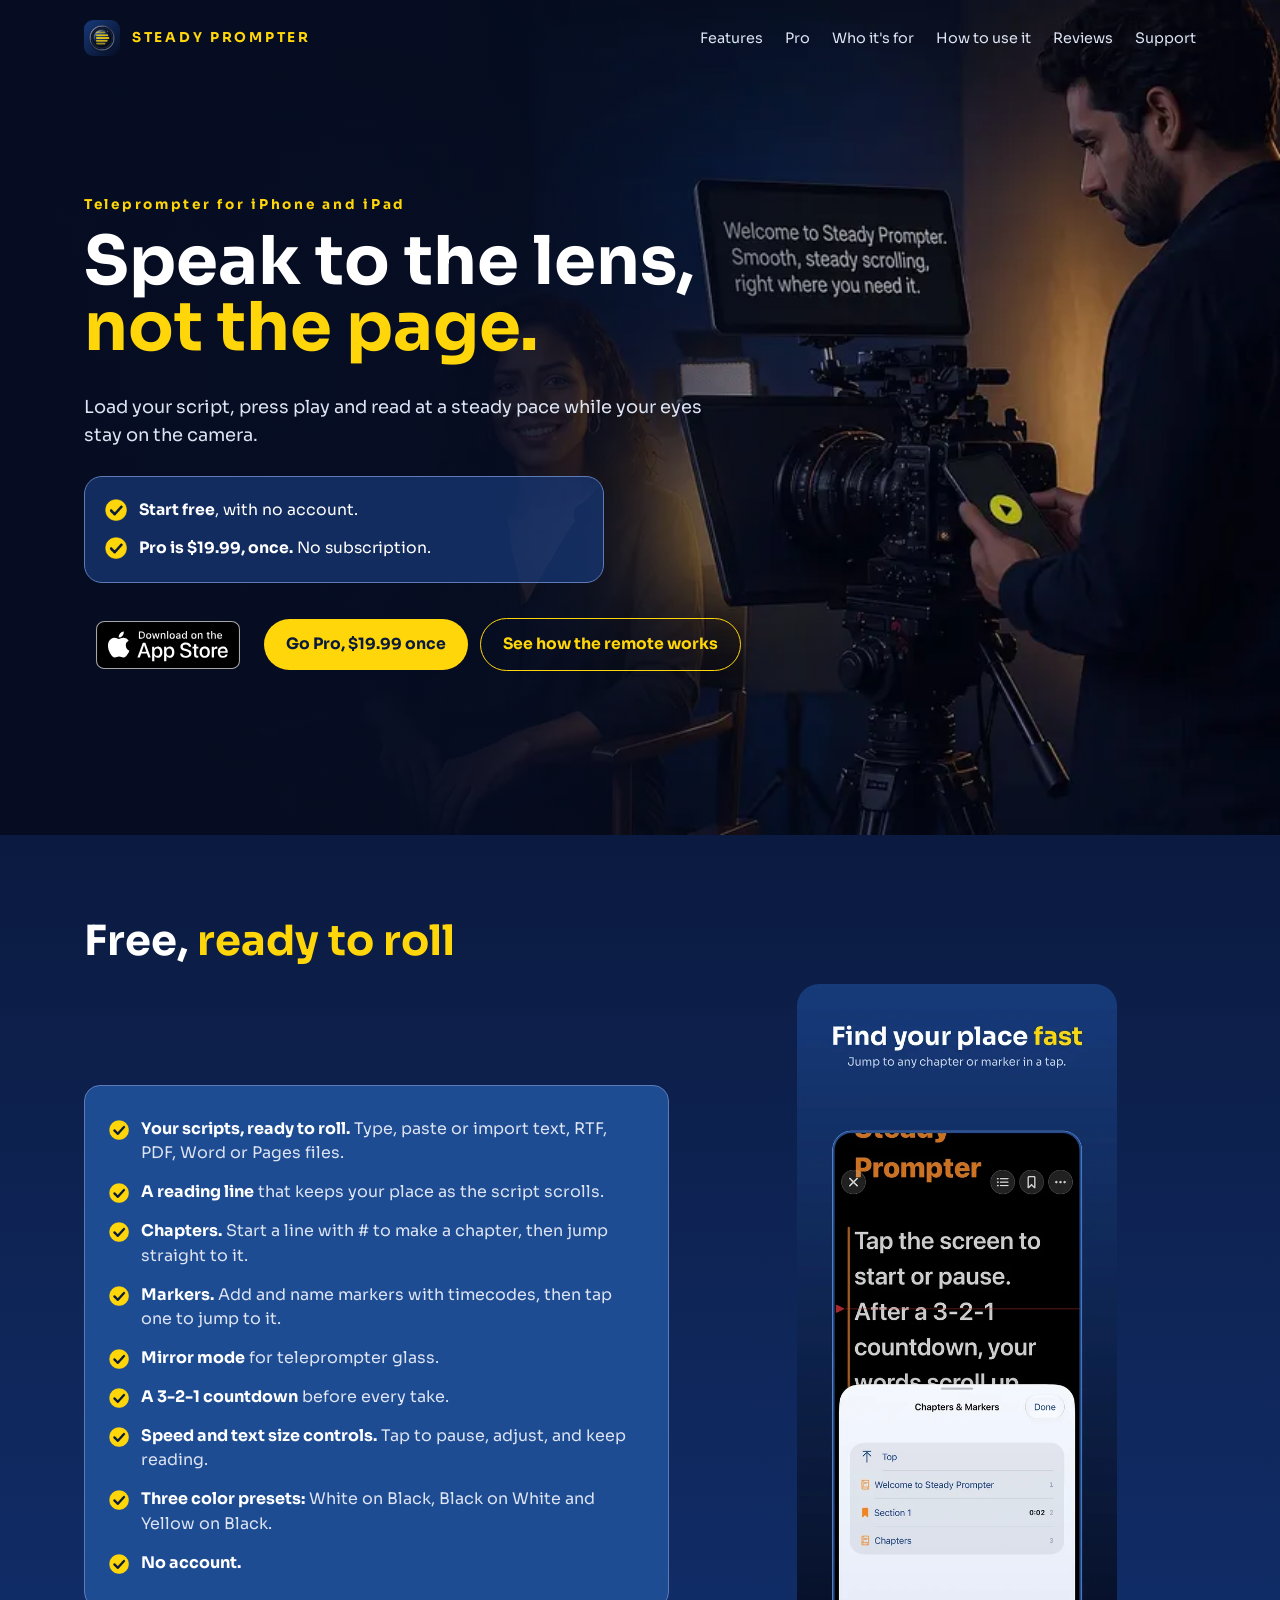
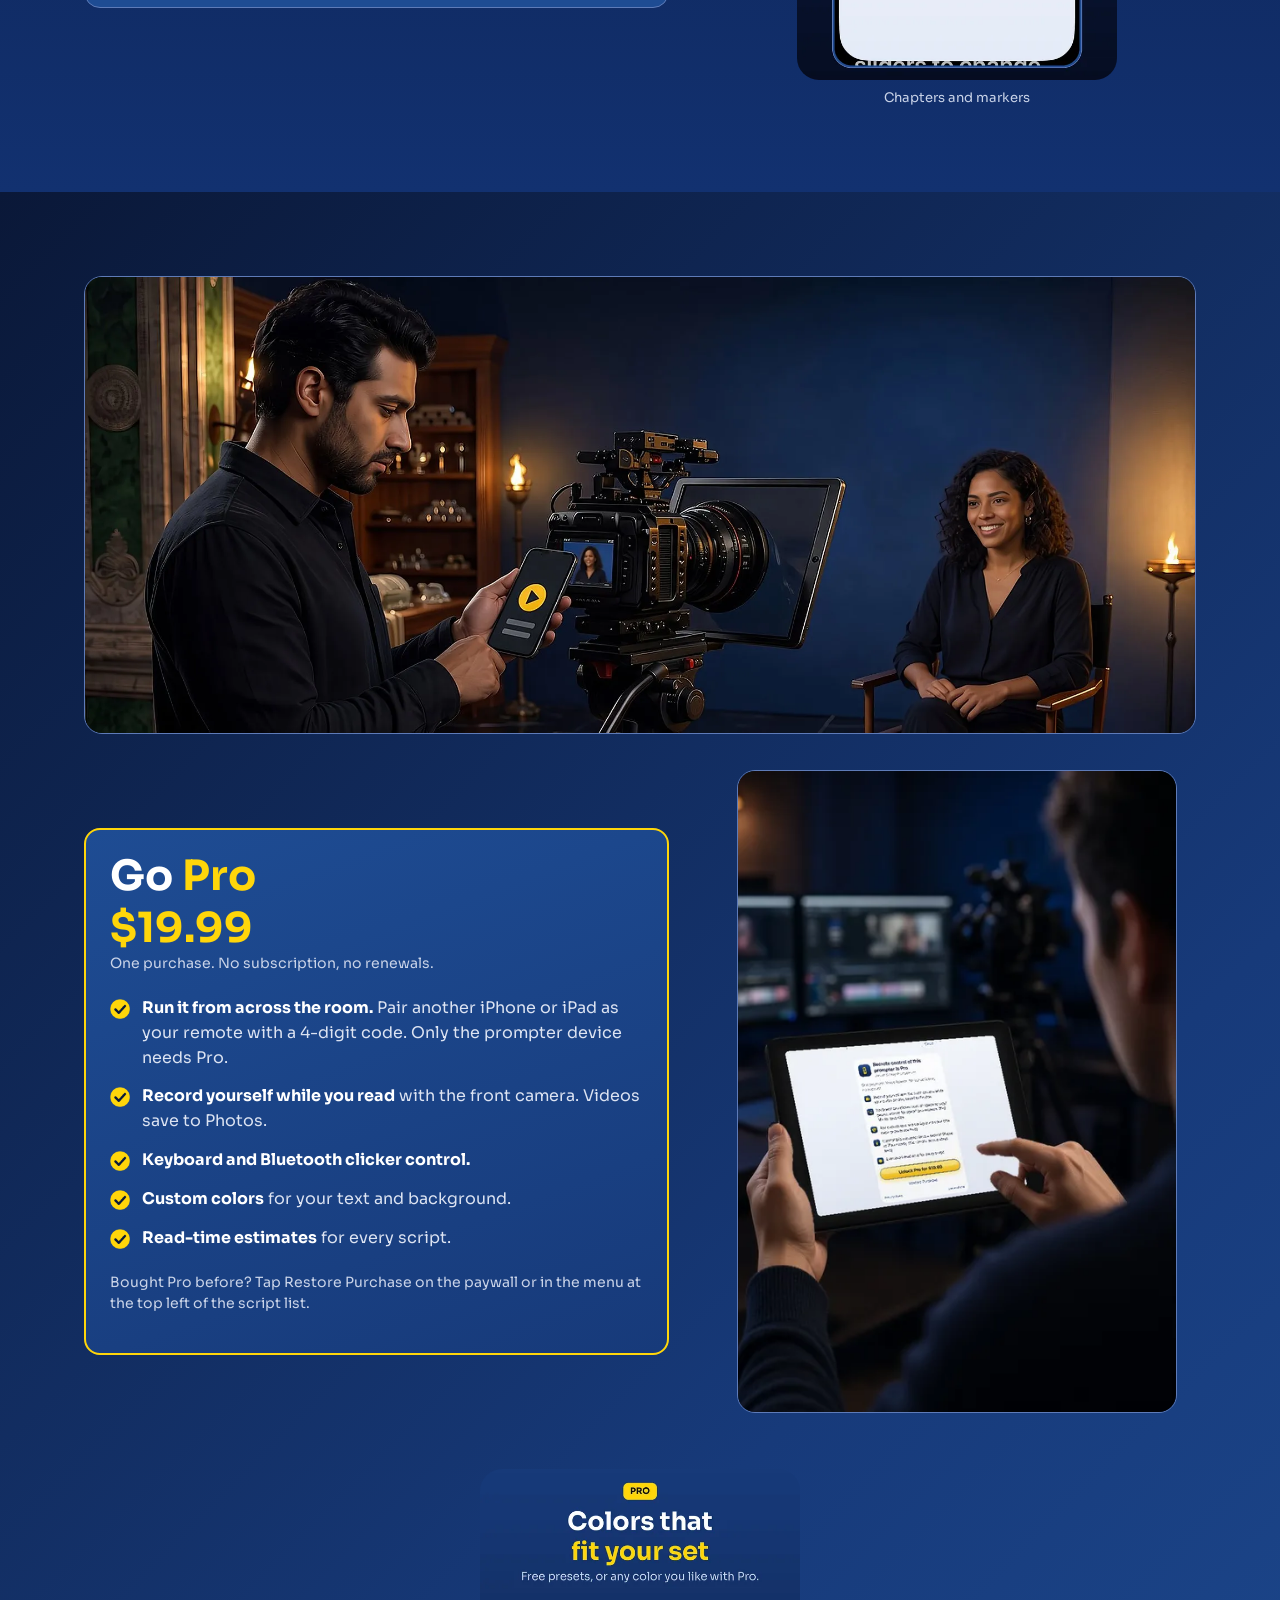
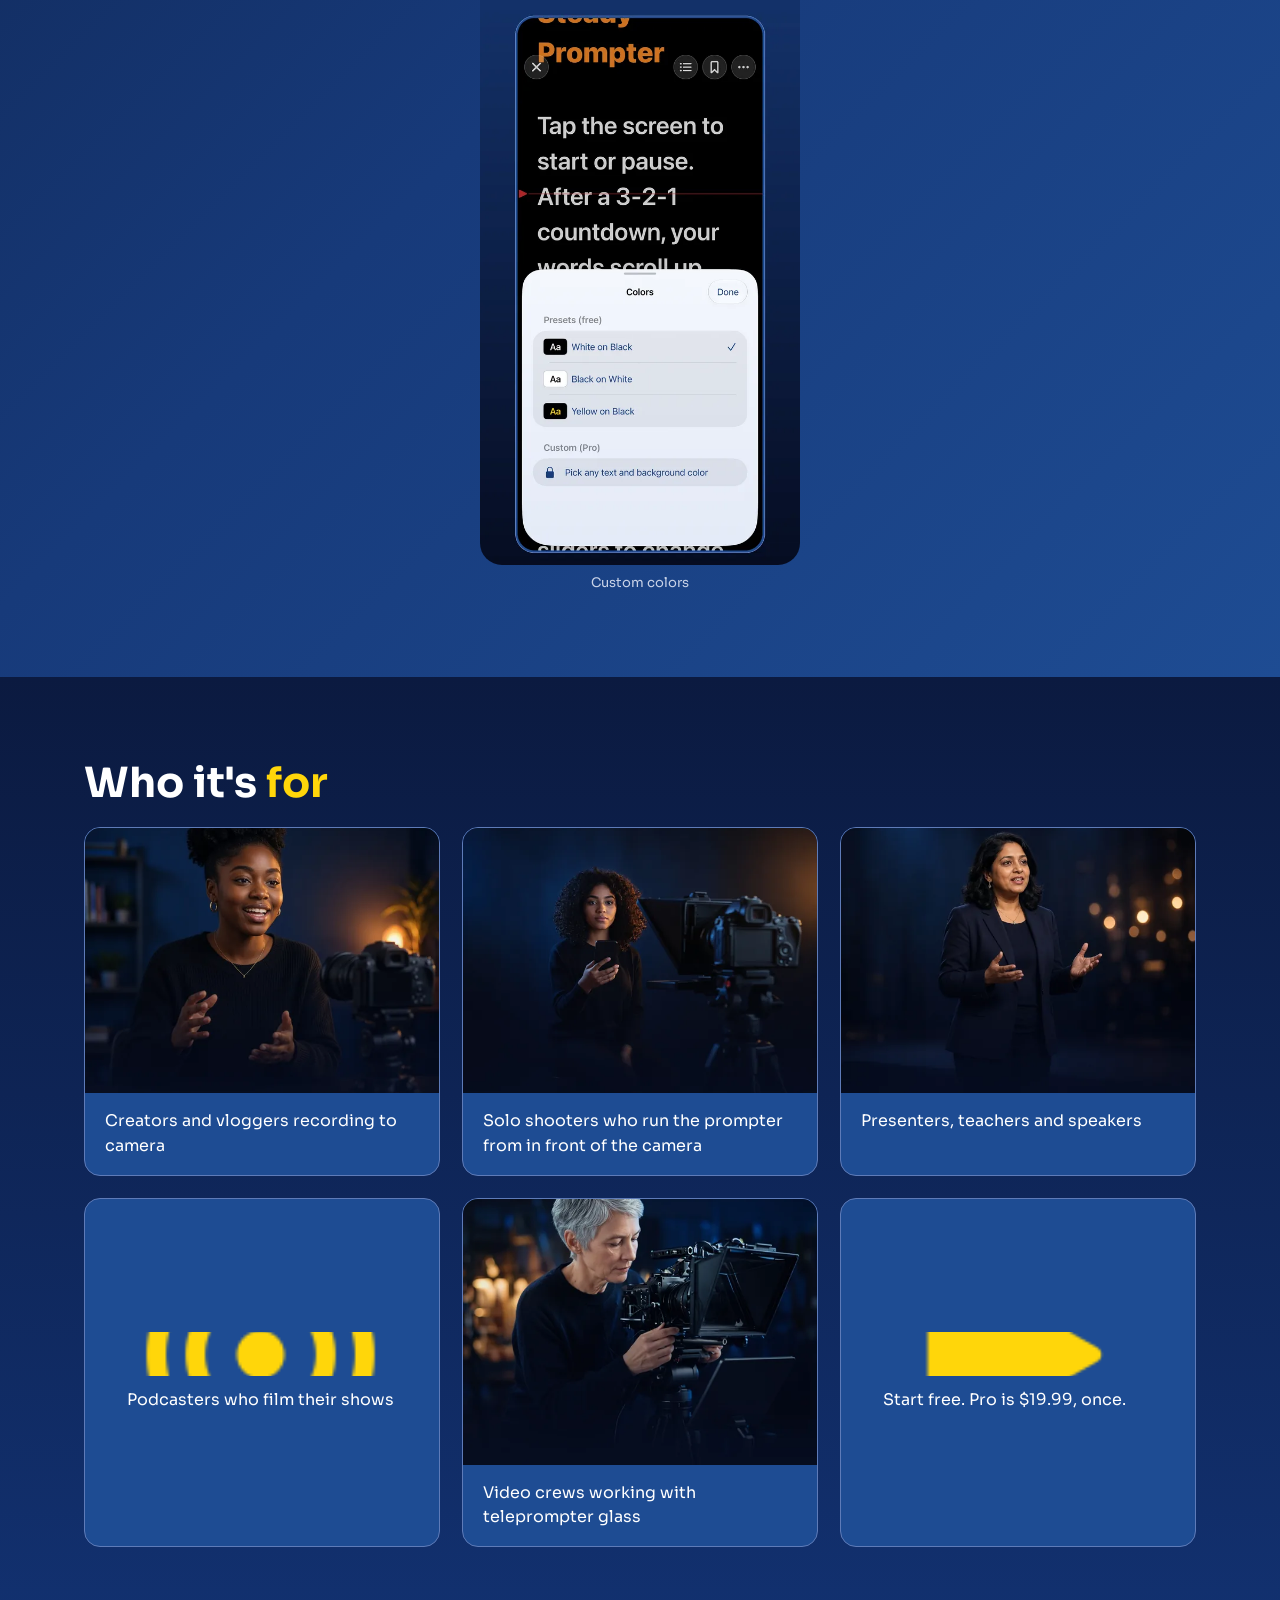
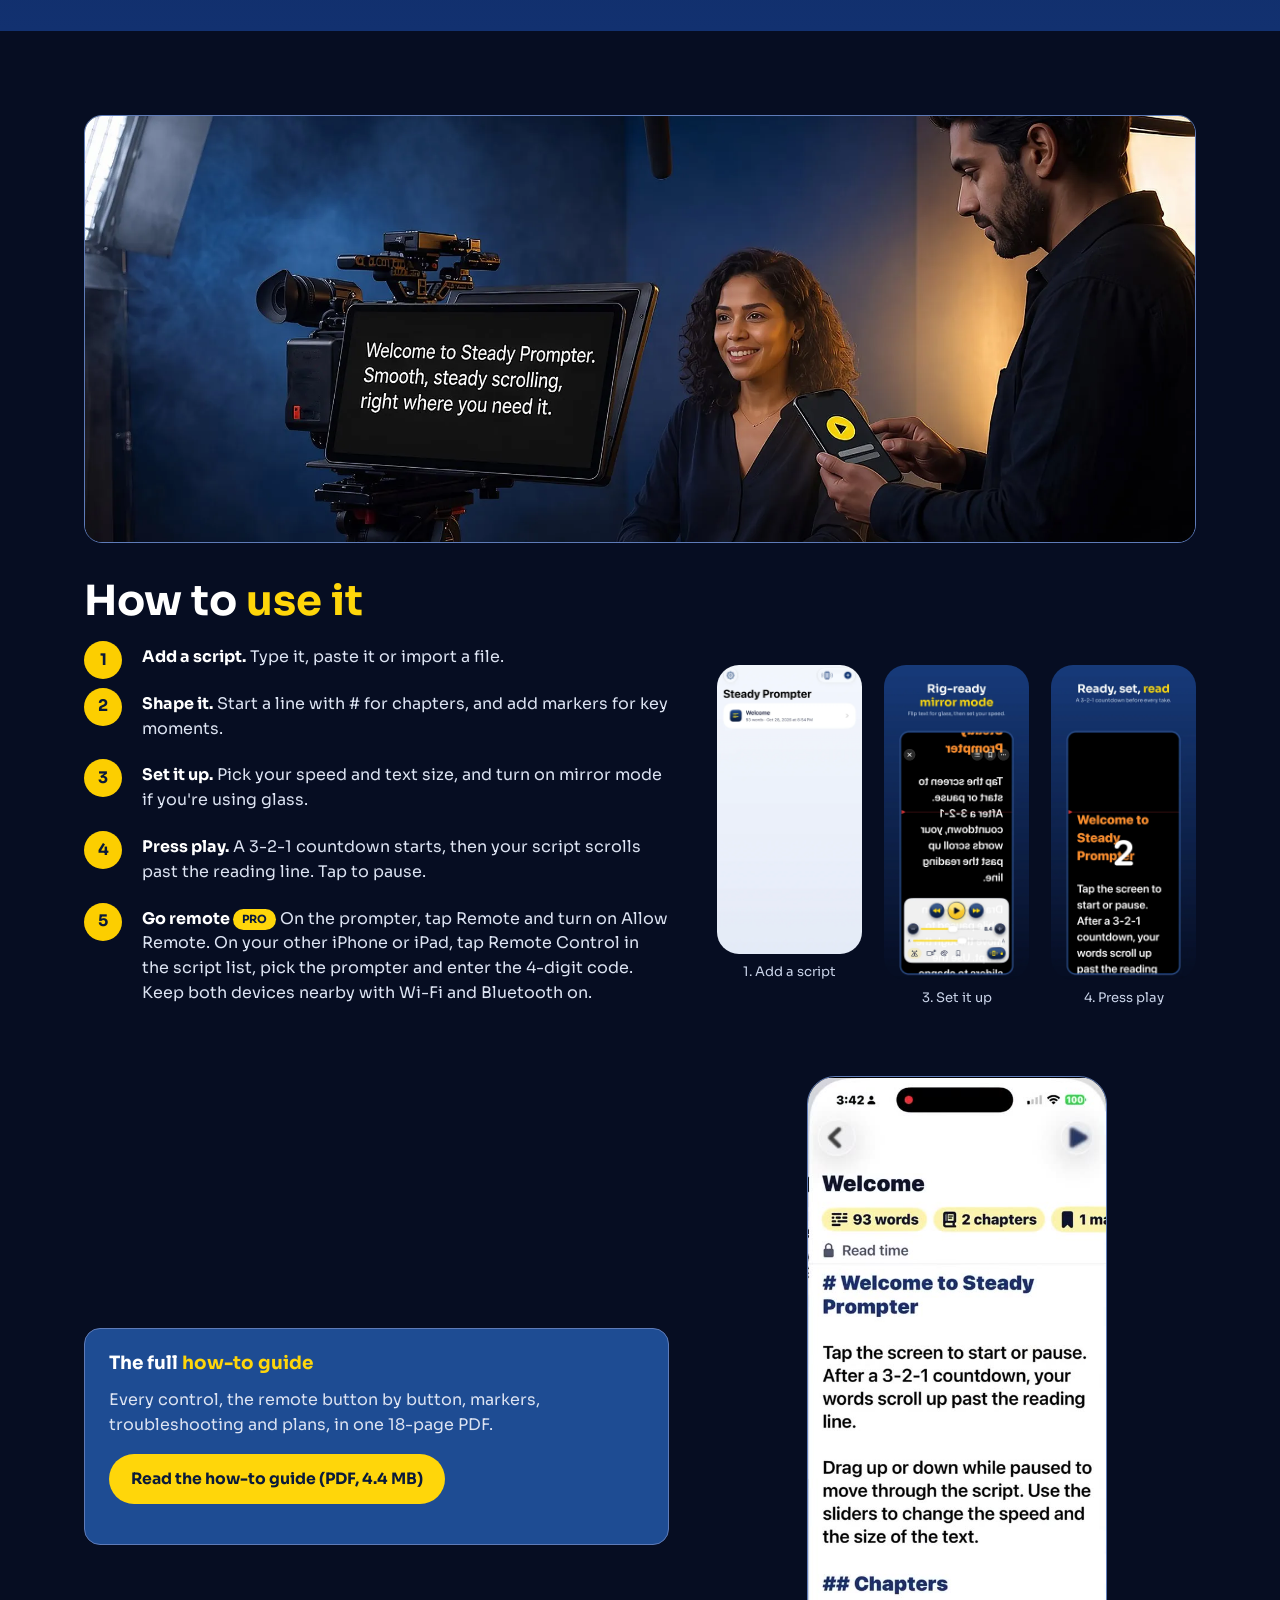
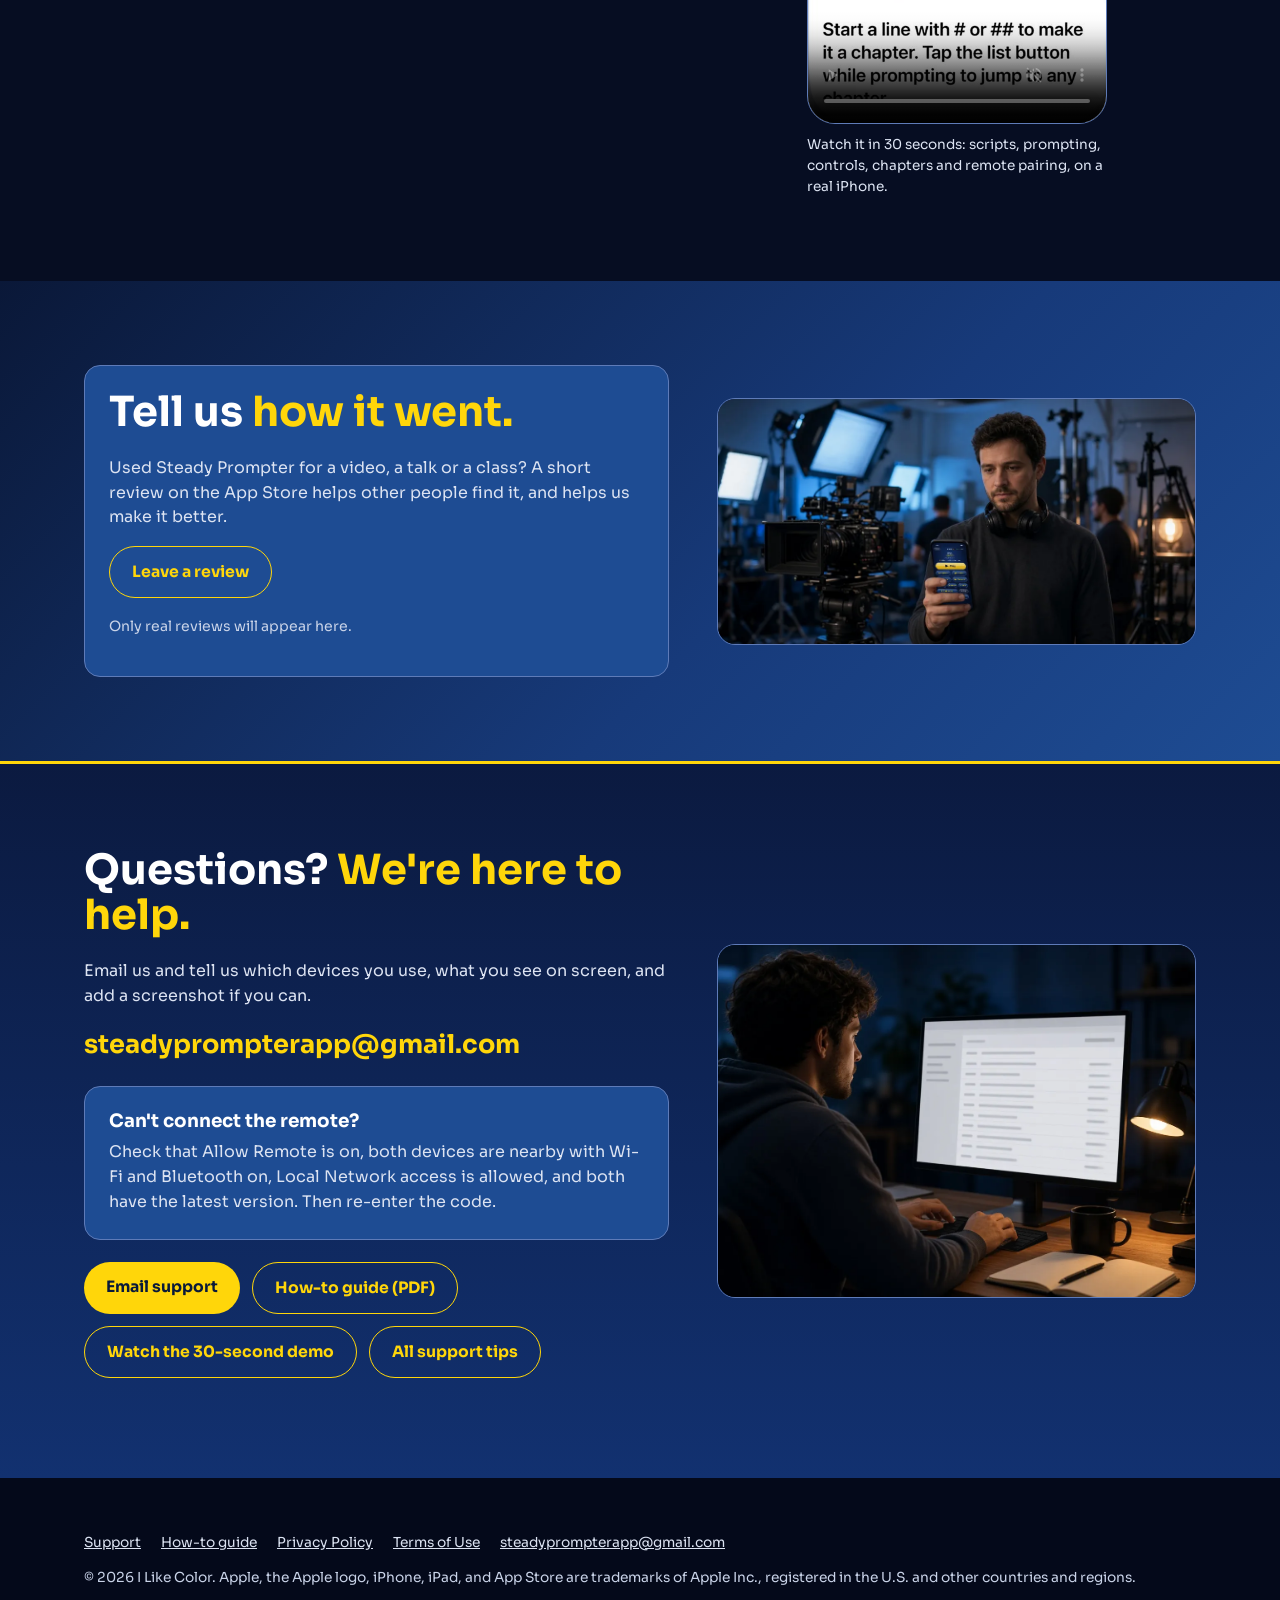
==== commit 8c3b4f53: "Remote wording: nearby with Wi-Fi and Bluetooth on (matches guide v6.3)" ====
--- a/index.html
+++ b/index.html
@@ -52,7 +52,7 @@
 <li><strong>Shape it.</strong> Start a line with # for chapters, and add markers for key moments.</li>
 <li><strong>Set it up.</strong> Pick your speed and text size, and turn on mirror mode if you're using glass.</li>
 <li><strong>Press play.</strong> A 3-2-1 countdown starts, then your script scrolls past the reading line. Tap to pause.</li>
-<li><strong>Go remote <span class="pill">PRO</span></strong> On the prompter, tap Remote and turn on Allow Remote. On your other iPhone or iPad, tap Remote Control in the script list, pick the prompter and enter the 4-digit code. Keep both devices nearby on the same Wi-Fi.</li></ol>
+<li><strong>Go remote <span class="pill">PRO</span></strong> On the prompter, tap Remote and turn on Allow Remote. On your other iPhone or iPad, tap Remote Control in the script list, pick the prompter and enter the 4-digit code. Keep both devices nearby with Wi-Fi and Bluetooth on.</li></ol>
 <div class="shots-row"><figure class="shot "><picture><source srcset="assets/shots/iphone_01_scripts.webp" type="image/webp"><img src="assets/shots/iphone_01_scripts.jpg" alt="The script list on iPhone" width="600" height="1198" loading="lazy" decoding="async"></picture><figcaption>1. Add a script</figcaption></figure><figure class="shot "><picture><source srcset="assets/shots/iphone_03_mirror.webp" type="image/webp"><img src="assets/shots/iphone_03_mirror.jpg" alt="Mirror mode on iPhone" width="600" height="1304" loading="lazy" decoding="async"></picture><figcaption>3. Set it up</figcaption></figure><figure class="shot "><picture><source srcset="assets/shots/iphone_04_countdown.webp" type="image/webp"><img src="assets/shots/iphone_04_countdown.jpg" alt="The 3-2-1 countdown on iPhone" width="600" height="1304" loading="lazy" decoding="async"></picture><figcaption>4. Press play</figcaption></figure></div></div>
 <!-- Screens 1 (scripts) and 3 (mirror) match the App Store iPhone screenshots 01_scripts and 03_mirror (checked Nov 15, 2026). -->
 <div class="learn split" id="guide"><div class="card"><h3>The full <span class="y">how-to guide</span></h3>
@@ -70,7 +70,7 @@
 <section id="support" class="alt support-band"><div class="wrap split"><div><h2>Questions? <span class="y">We're here to help.</span></h2>
 <p style="color:var(--body)">Email us and tell us which devices you use, what you see on screen, and add a screenshot if you can.</p>
 <p class="support-email"><a href="mailto:steadyprompterapp@gmail.com">steadyprompterapp@gmail.com</a></p>
-<div class="card"><h3>Can't connect the remote?</h3><p style="margin:0;color:var(--body)">Check that Allow Remote is on, both devices are close and on the same Wi-Fi, Local Network access is allowed, and both have the latest version. Then re-enter the code.</p></div>
+<div class="card"><h3>Can't connect the remote?</h3><p style="margin:0;color:var(--body)">Check that Allow Remote is on, both devices are nearby with Wi-Fi and Bluetooth on, Local Network access is allowed, and both have the latest version. Then re-enter the code.</p></div>
 <p class="support-actions"><a class="btn btn-y" href="mailto:steadyprompterapp@gmail.com">Email support</a> <a class="btn btn-o" href="guide/steady-prompter-how-to-guide.pdf" target="_blank" rel="noopener">How-to guide (PDF)</a> <a class="btn btn-o" href="#video">Watch the 30-second demo</a> <a class="btn btn-o" href="support/">All support tips</a></p></div>
 <figure class="wide-photo" style="margin:0"><picture><source srcset="assets/g/scene_questions_desk_v2.webp" type="image/webp"><img src="assets/g/scene_questions_desk_v2.jpg" alt="Someone at a desk writing to Steady Prompter support" width="1152" height="851" loading="lazy" decoding="async"></picture></figure></div></section></main>
 <footer><div class="wrap"><p><a href="support/">Support</a><a href="guide/steady-prompter-how-to-guide.pdf">How-to guide</a><a href="https://j78fn4wwrs-bit.github.io/app-legal/steady-prompter/privacy-policy.html">Privacy Policy</a><a href="https://j78fn4wwrs-bit.github.io/app-legal/steady-prompter/terms-of-use.html">Terms of Use</a><a href="mailto:steadyprompterapp@gmail.com">steadyprompterapp@gmail.com</a></p>
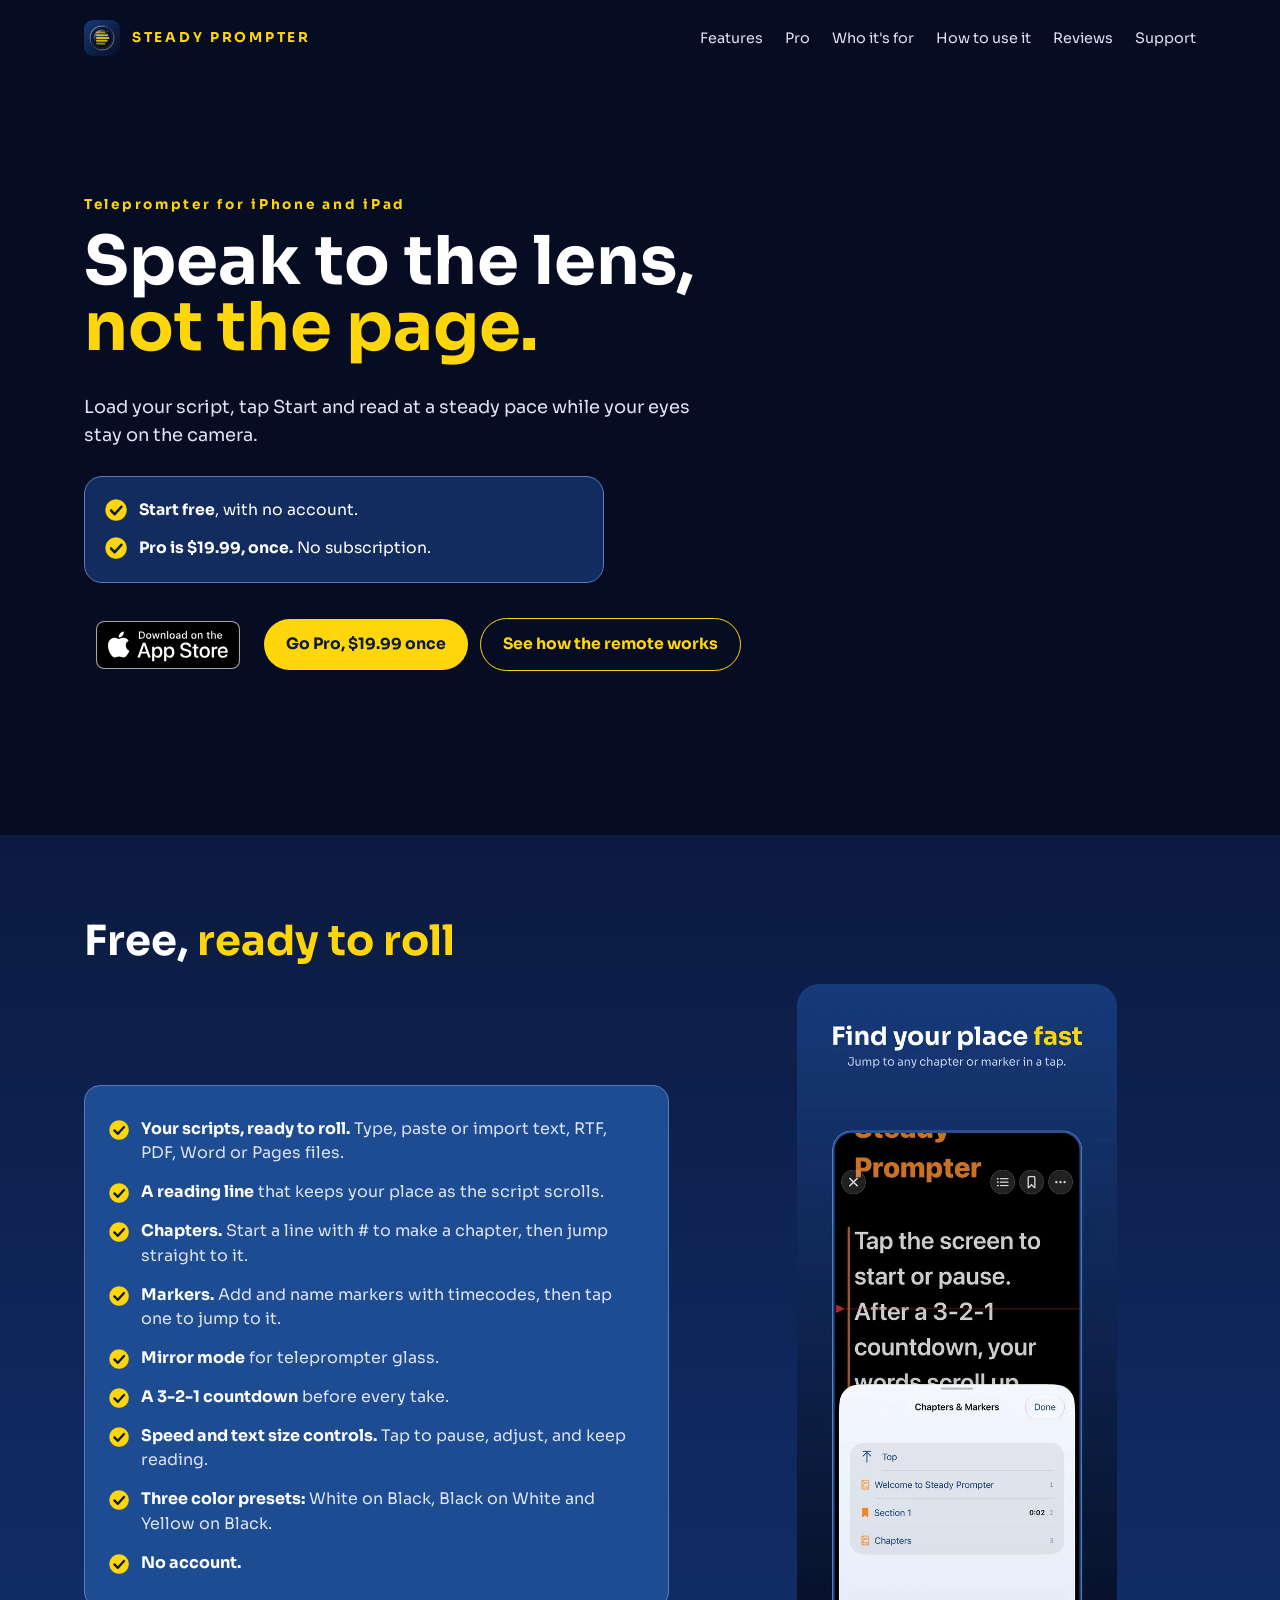
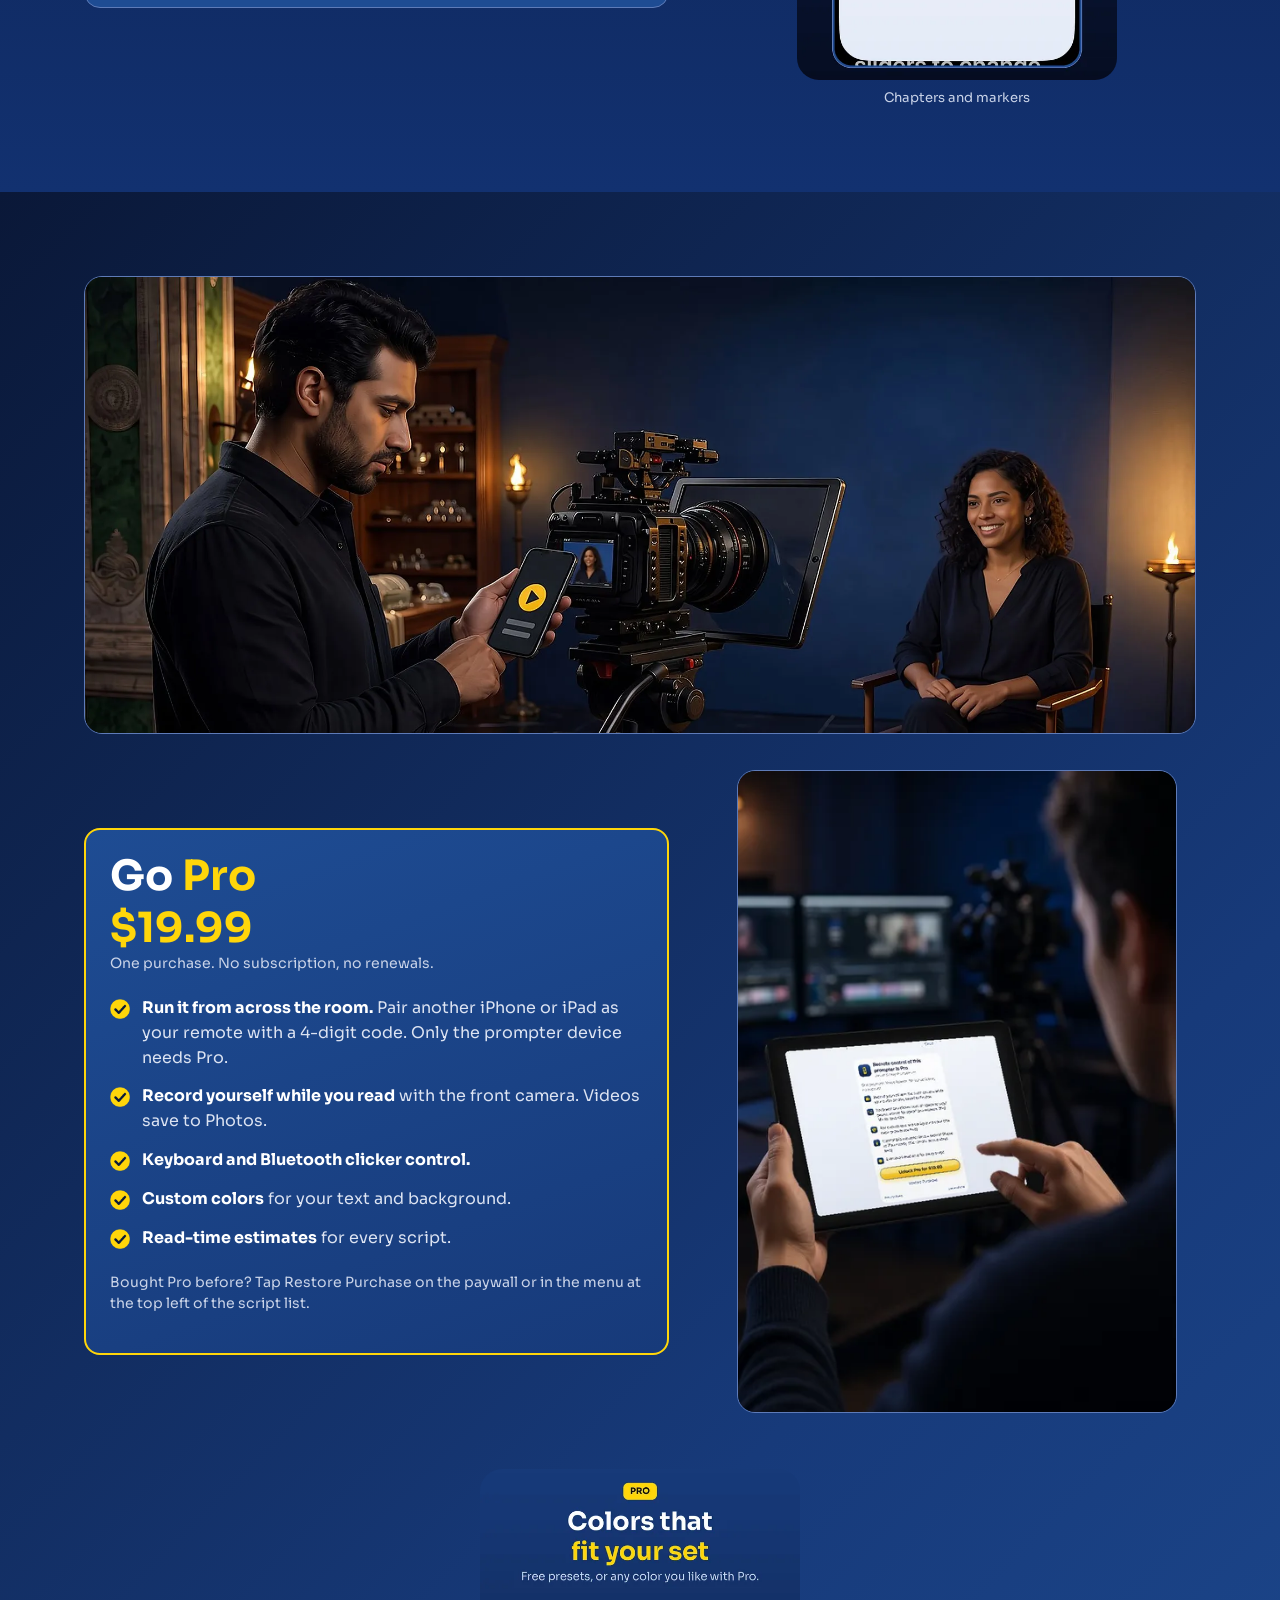
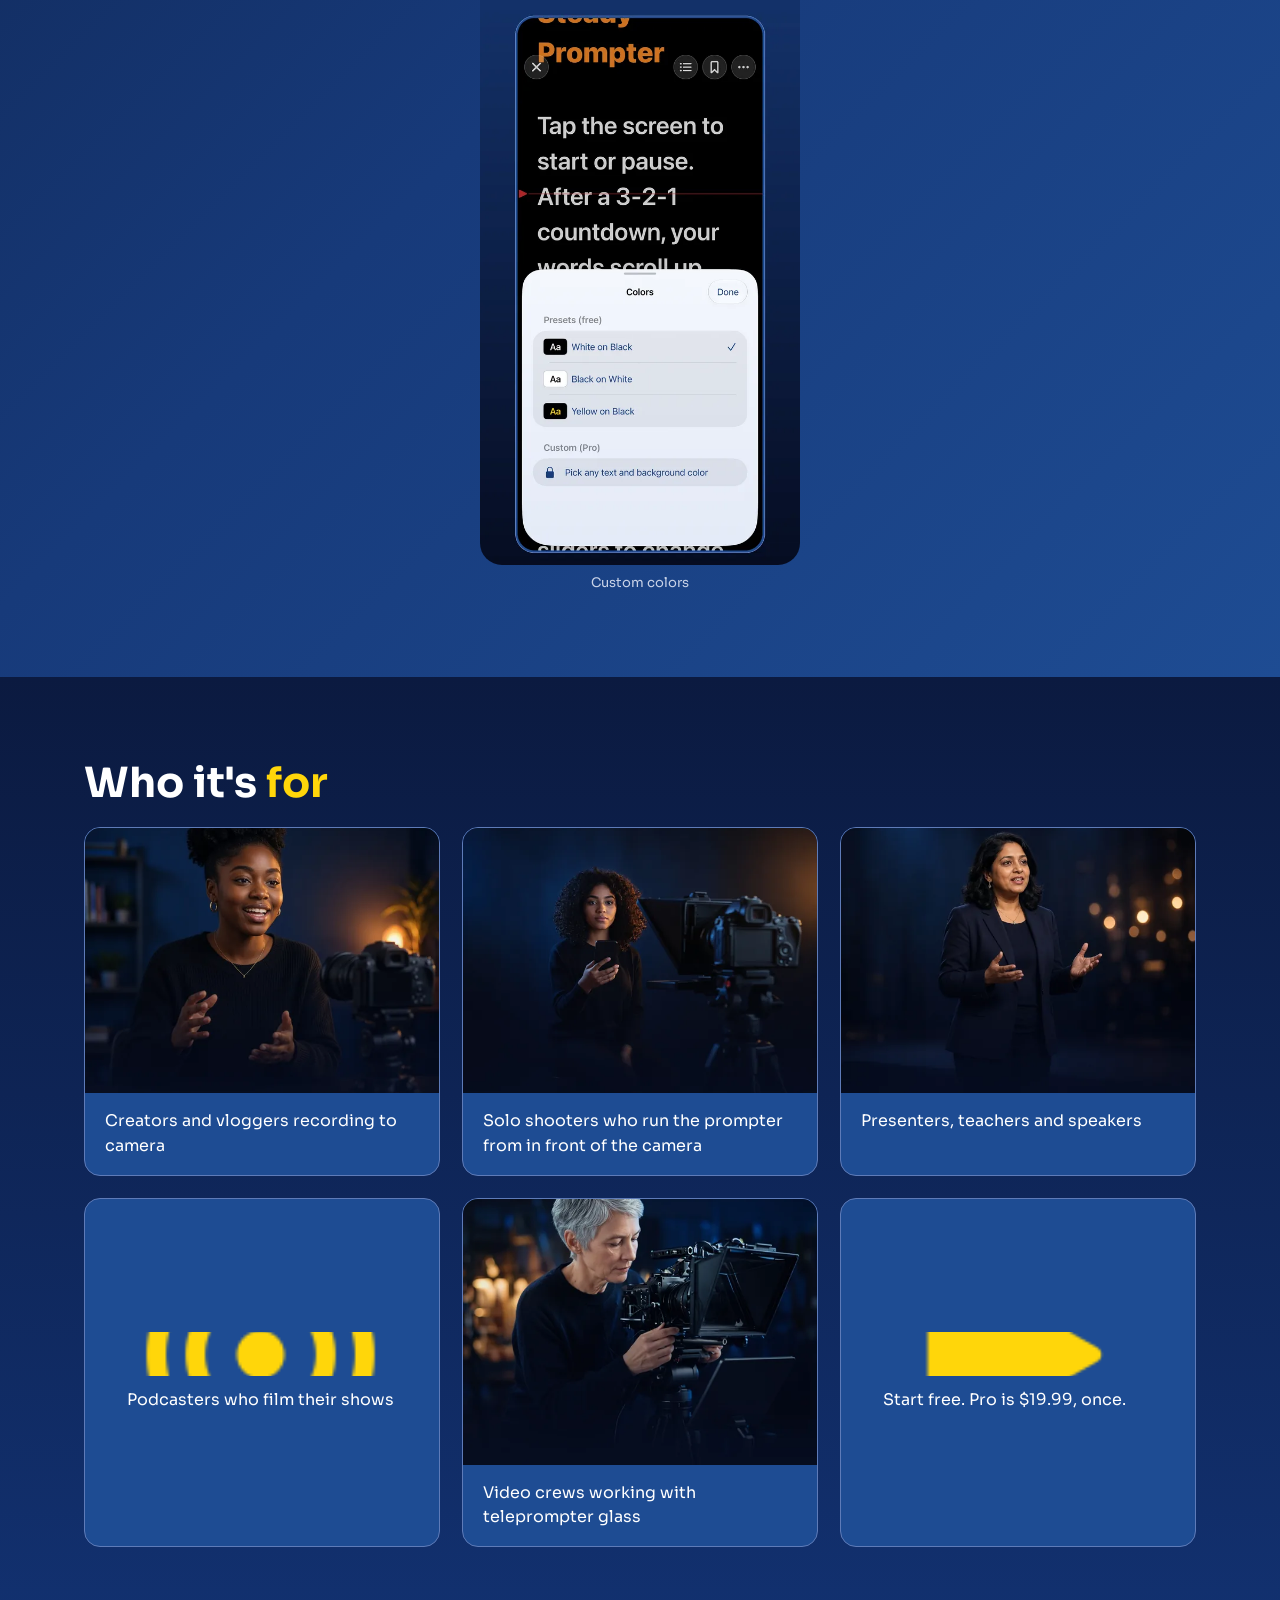
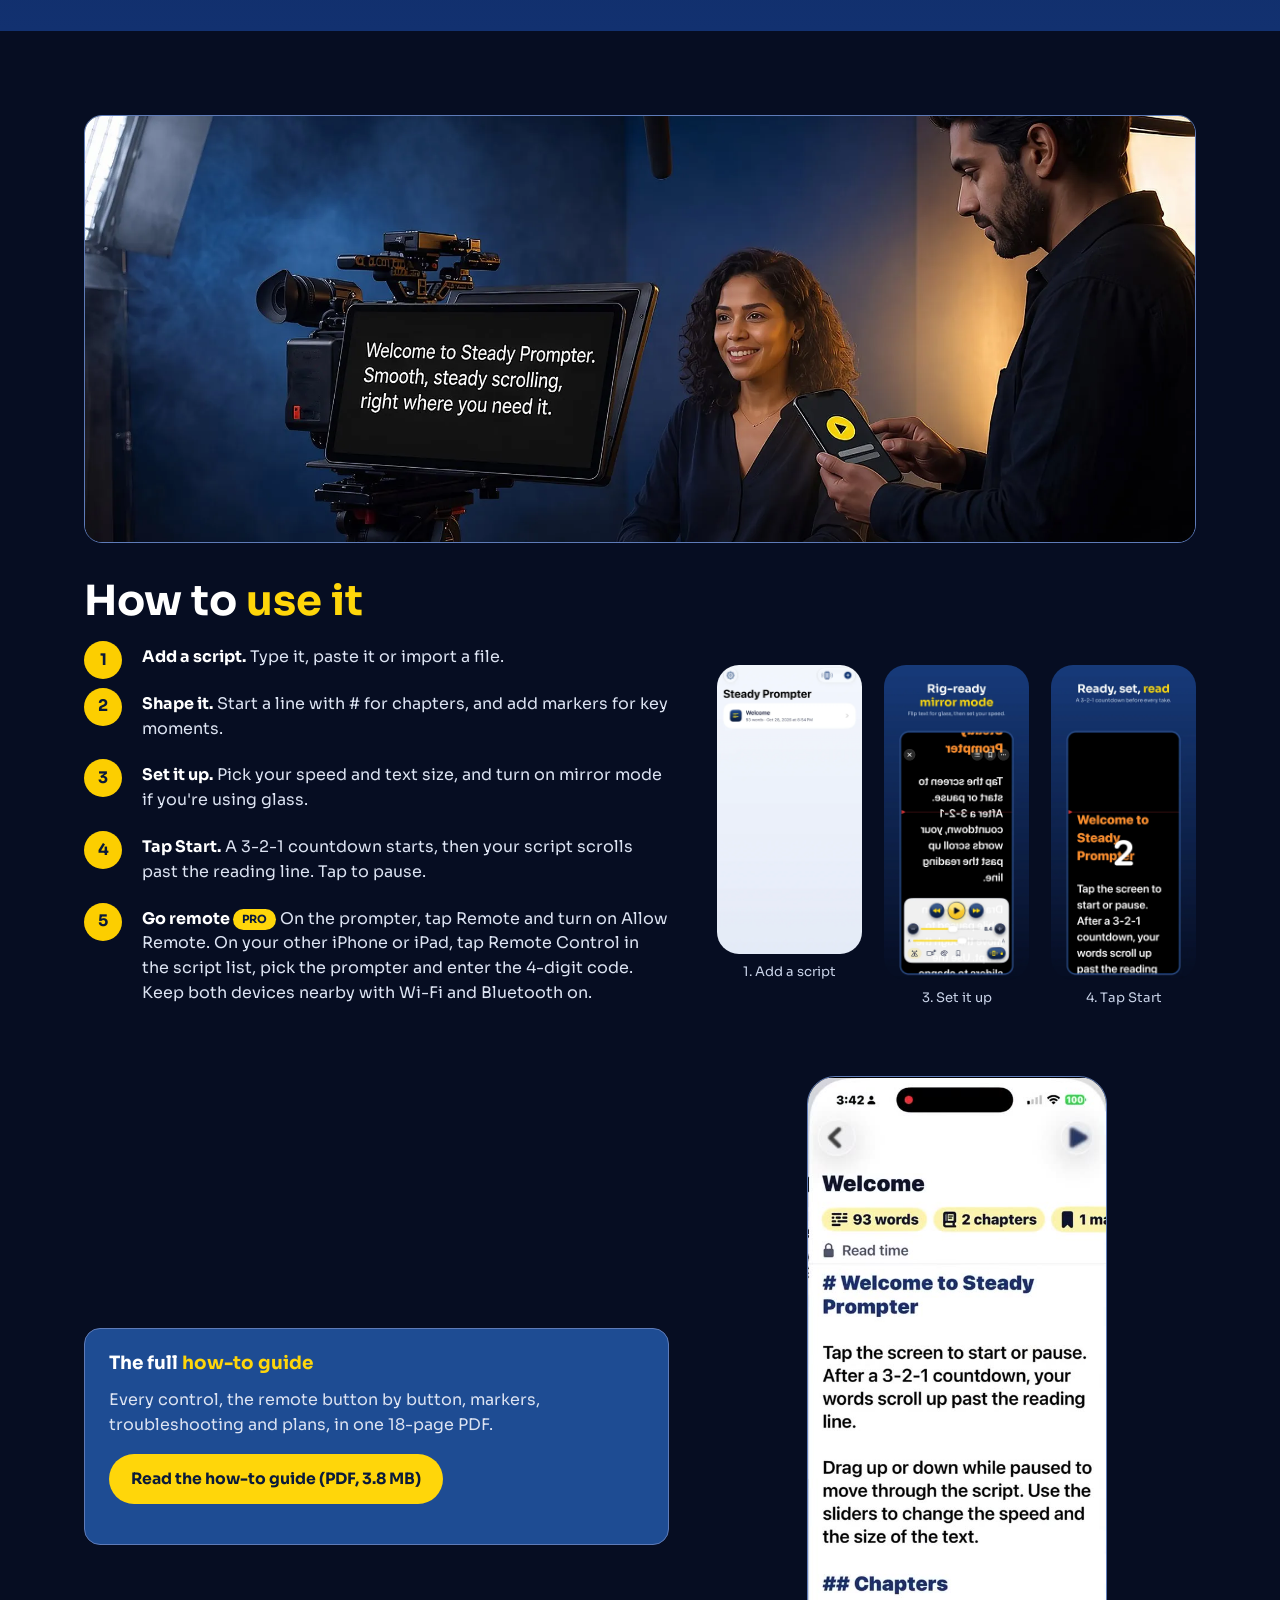
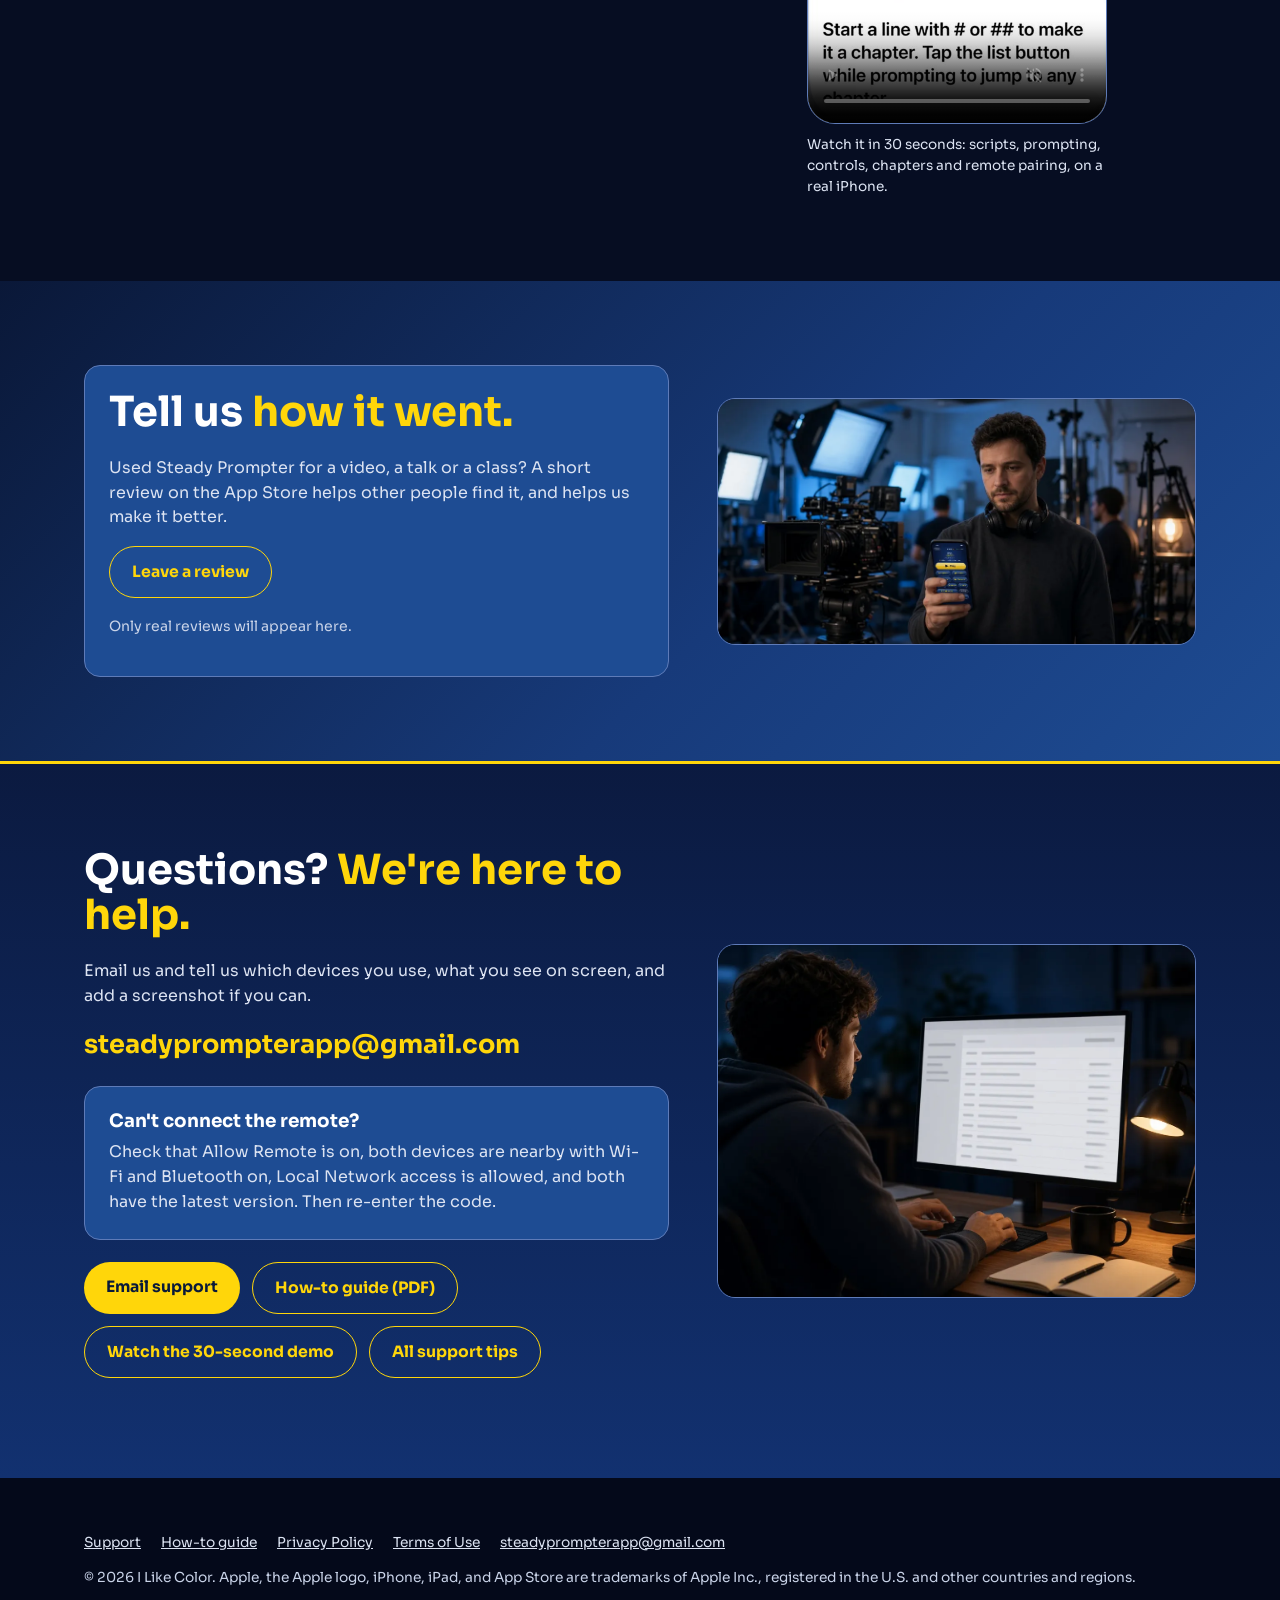
==== commit 77d9b596: "Copy: tap Start (matches app button); guide size 3.8 MB" ====
--- a/index.html
+++ b/index.html
@@ -1,6 +1,6 @@
 <!doctype html><html lang="en"><head><meta charset="utf-8"><meta name="viewport" content="width=device-width,initial-scale=1">
 <title>Steady Prompter: Teleprompter for iPhone and iPad</title>
-<meta name="description" content="Speak to the lens, not the page. Load your script, press play and read at a steady pace while your eyes stay on the camera. Pro is $19.99, once.">
+<meta name="description" content="Speak to the lens, not the page. Load your script, tap Start and read at a steady pace while your eyes stay on the camera. Pro is $19.99, once.">
 <link rel="icon" href="assets/g/app_icon_1024.jpg"><link rel="preload" href="fonts/Sora-VariableFont_wght.ttf" as="font" type="font/ttf" crossorigin><link rel="stylesheet" href="css/style.css"></head>
 <body data-launch-state="post"><!-- Launched Nov 15, 2026: data-launch-state="post"; CSS hides "Coming soon" and shows the official App Store badge linked to the live listing. --><a class="skip" href="#main">Skip to content</a>
 <header class="top"><div class="wrap"><img src="assets/g/app_icon_1024.jpg" alt="" width="36" height="36"><span class="mark">STEADY PROMPTER</span>
@@ -9,7 +9,7 @@
 <section class="hero" aria-labelledby="h1"><picture><source media="(max-width:600px)" srcset="assets/g/cover_set_photo_v2_1000.webp" type="image/webp"><source srcset="assets/g/cover_set_photo_v2_1000.webp 1000w, assets/g/cover_set_photo_v2.webp 2000w" sizes="100vw" type="image/webp"><img src="assets/g/cover_set_photo_v2.jpg" alt="On set, a crew member runs the prompter from a phone while a presenter reads to the camera" width="2000" height="1125" fetchpriority="high"></picture>
 <div class="wrap"><div class="hero-in"><div class="mark" style="margin-bottom:14px">Teleprompter for iPhone and iPad</div>
 <h1 id="h1">Speak to the lens,<br><span class="y">not the page.</span></h1>
-<p class="lead">Load your script, press play and read at a steady pace while your eyes stay on the camera.</p>
+<p class="lead">Load your script, tap Start and read at a steady pace while your eyes stay on the camera.</p>
 <ul class="checklist"><li><img src="assets/g/check_y.png" alt=""><span><strong>Start free</strong>, with no account.</span></li>
 <li><img src="assets/g/check_y.png" alt=""><span><strong>Pro is $19.99, once.</strong> No subscription.</span></li></ul>
 <div class="cta"><span class="soon" role="note" data-launch="pre">Coming soon to the App Store</span><a class="app-store-badge" data-launch="post" href="https://apps.apple.com/app/steady-prompter/id6827317251"><img src="assets/g/app-store-badge-black.svg" alt="Download on the App Store" width="144" height="48"></a><a class="btn btn-y" href="#pro">Go Pro, $19.99 once</a><a class="btn btn-o" href="#how">See how the remote works</a></div></div></div></section>
@@ -51,13 +51,13 @@
 <li><strong>Add a script.</strong> Type it, paste it or import a file.</li>
 <li><strong>Shape it.</strong> Start a line with # for chapters, and add markers for key moments.</li>
 <li><strong>Set it up.</strong> Pick your speed and text size, and turn on mirror mode if you're using glass.</li>
-<li><strong>Press play.</strong> A 3-2-1 countdown starts, then your script scrolls past the reading line. Tap to pause.</li>
+<li><strong>Tap Start.</strong> A 3-2-1 countdown starts, then your script scrolls past the reading line. Tap to pause.</li>
 <li><strong>Go remote <span class="pill">PRO</span></strong> On the prompter, tap Remote and turn on Allow Remote. On your other iPhone or iPad, tap Remote Control in the script list, pick the prompter and enter the 4-digit code. Keep both devices nearby with Wi-Fi and Bluetooth on.</li></ol>
-<div class="shots-row"><figure class="shot "><picture><source srcset="assets/shots/iphone_01_scripts.webp" type="image/webp"><img src="assets/shots/iphone_01_scripts.jpg" alt="The script list on iPhone" width="600" height="1198" loading="lazy" decoding="async"></picture><figcaption>1. Add a script</figcaption></figure><figure class="shot "><picture><source srcset="assets/shots/iphone_03_mirror.webp" type="image/webp"><img src="assets/shots/iphone_03_mirror.jpg" alt="Mirror mode on iPhone" width="600" height="1304" loading="lazy" decoding="async"></picture><figcaption>3. Set it up</figcaption></figure><figure class="shot "><picture><source srcset="assets/shots/iphone_04_countdown.webp" type="image/webp"><img src="assets/shots/iphone_04_countdown.jpg" alt="The 3-2-1 countdown on iPhone" width="600" height="1304" loading="lazy" decoding="async"></picture><figcaption>4. Press play</figcaption></figure></div></div>
+<div class="shots-row"><figure class="shot "><picture><source srcset="assets/shots/iphone_01_scripts.webp" type="image/webp"><img src="assets/shots/iphone_01_scripts.jpg" alt="The script list on iPhone" width="600" height="1198" loading="lazy" decoding="async"></picture><figcaption>1. Add a script</figcaption></figure><figure class="shot "><picture><source srcset="assets/shots/iphone_03_mirror.webp" type="image/webp"><img src="assets/shots/iphone_03_mirror.jpg" alt="Mirror mode on iPhone" width="600" height="1304" loading="lazy" decoding="async"></picture><figcaption>3. Set it up</figcaption></figure><figure class="shot "><picture><source srcset="assets/shots/iphone_04_countdown.webp" type="image/webp"><img src="assets/shots/iphone_04_countdown.jpg" alt="The 3-2-1 countdown on iPhone" width="600" height="1304" loading="lazy" decoding="async"></picture><figcaption>4. Tap Start</figcaption></figure></div></div>
 <!-- Screens 1 (scripts) and 3 (mirror) match the App Store iPhone screenshots 01_scripts and 03_mirror (checked Nov 15, 2026). -->
 <div class="learn split" id="guide"><div class="card"><h3>The full <span class="y">how-to guide</span></h3>
 <p style="color:var(--body)">Every control, the remote button by button, markers, troubleshooting and plans, in one 18-page PDF.</p>
-<p><a class="btn btn-y" href="guide/steady-prompter-how-to-guide.pdf" target="_blank" rel="noopener">Read the how-to guide (PDF, 4.4 MB)</a></p>
+<p><a class="btn btn-y" href="guide/steady-prompter-how-to-guide.pdf" target="_blank" rel="noopener">Read the how-to guide (PDF, 3.8 MB)</a></p>
 <!-- Guide v6 incl. its "Coming soon" roadmap page approved by Michael, Nov 15 2026 1:47 PM CT; live at guide/steady-prompter-how-to-guide.pdf since commit cd05fef. --></div>
 <figure class="demo-video" id="video"><video controls preload="metadata" playsinline muted poster="assets/video/steady-prompter-30s-demo-poster.jpg" width="500" height="1080"><source src="assets/video/steady-prompter-30s-demo.mp4" type="video/mp4">Your browser can't play this video. <a href="assets/video/steady-prompter-30s-demo.mp4">Download the demo (MP4)</a>.</video>
 <figcaption>Watch it in 30 seconds: scripts, prompting, controls, chapters and remote pairing, on a real iPhone.<!-- Stand-in per Michael Nov 15 1:46 PM CT: silent demo until the narrated walkthrough is ready; swap then. --></figcaption></figure></div></div></section>
